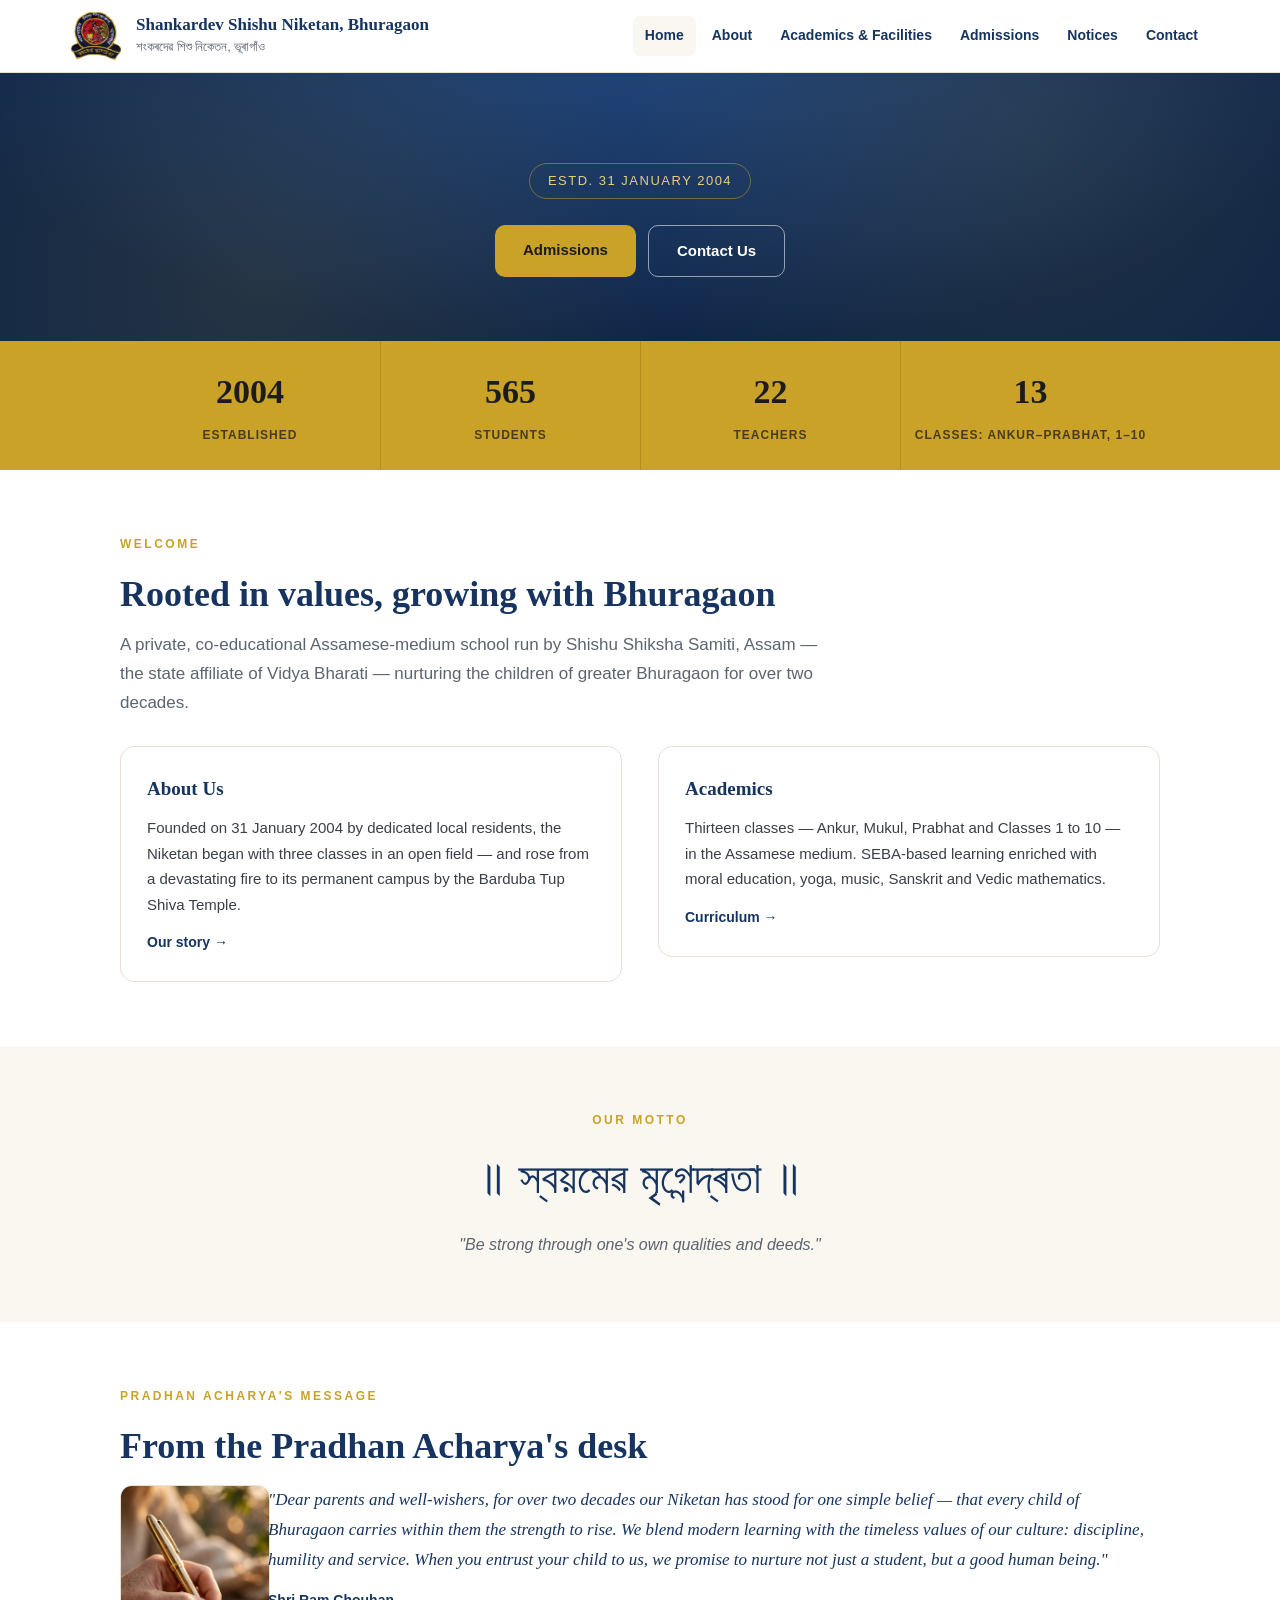
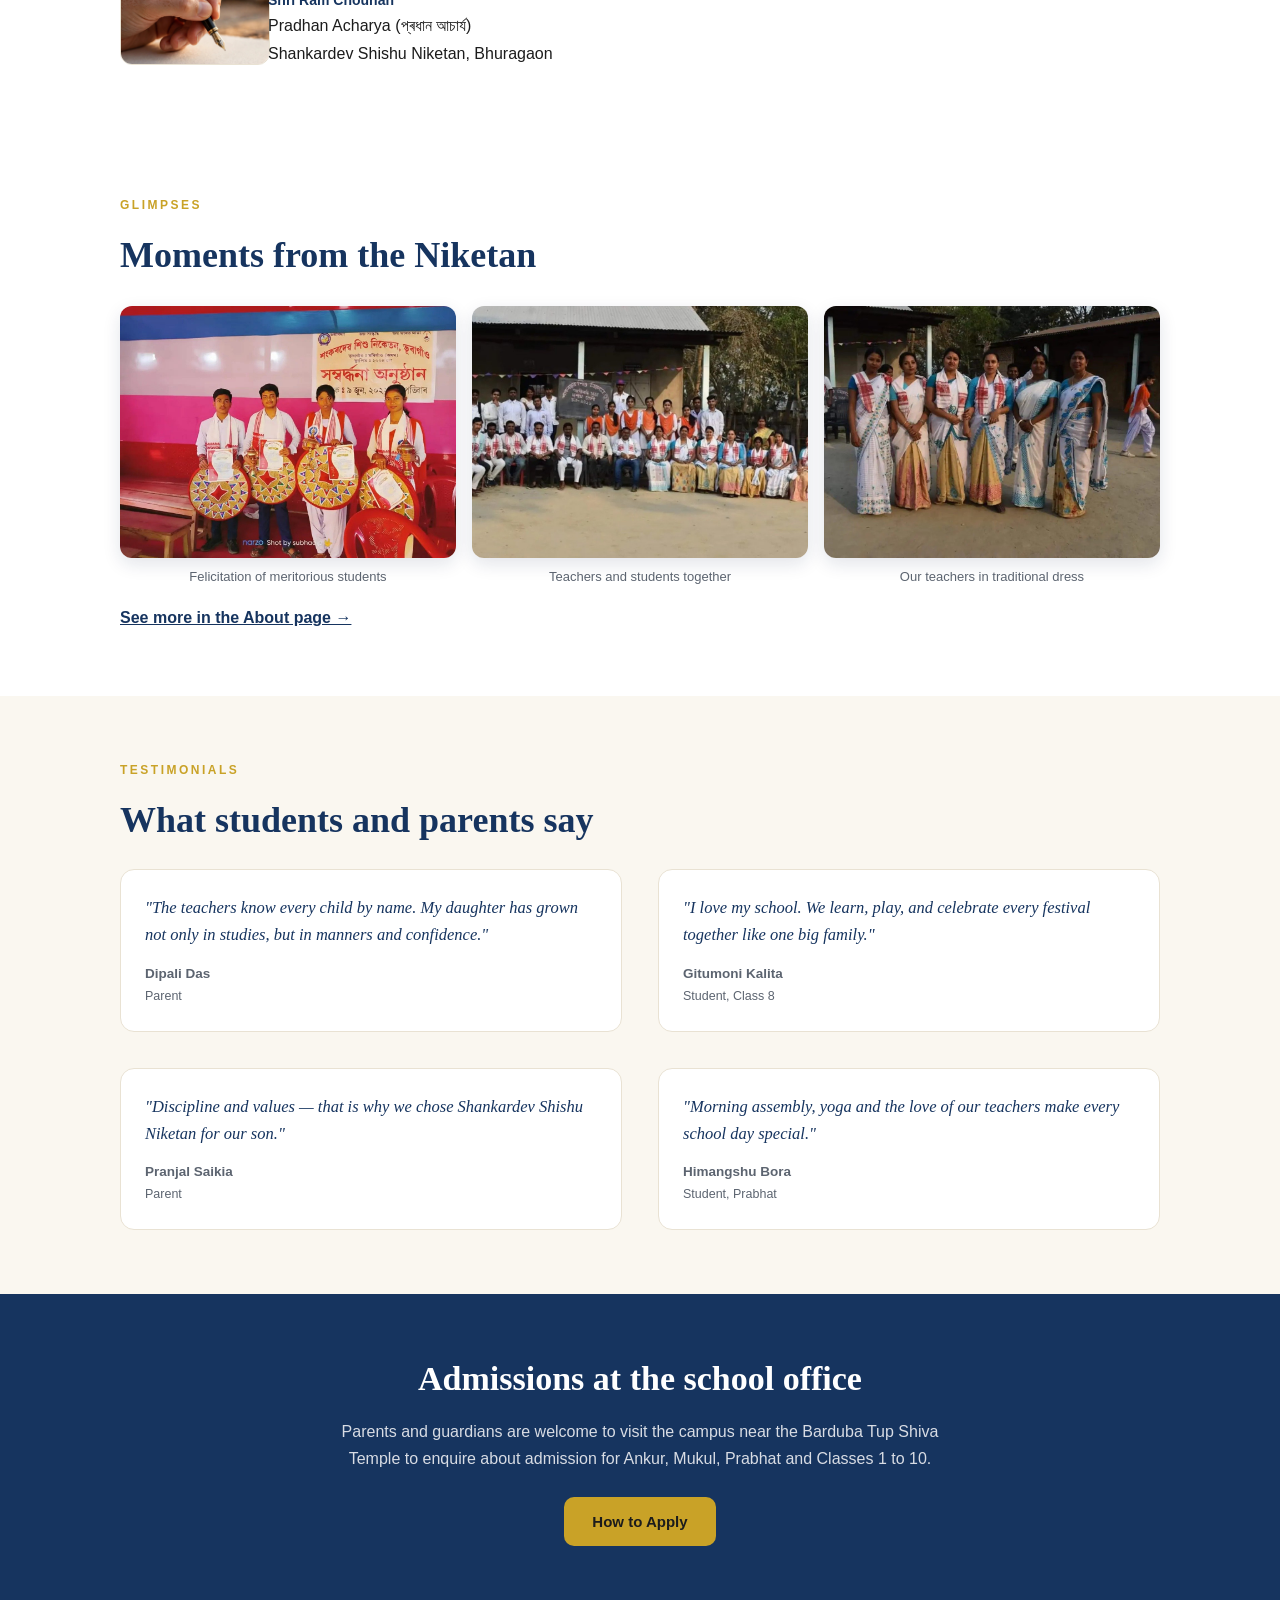
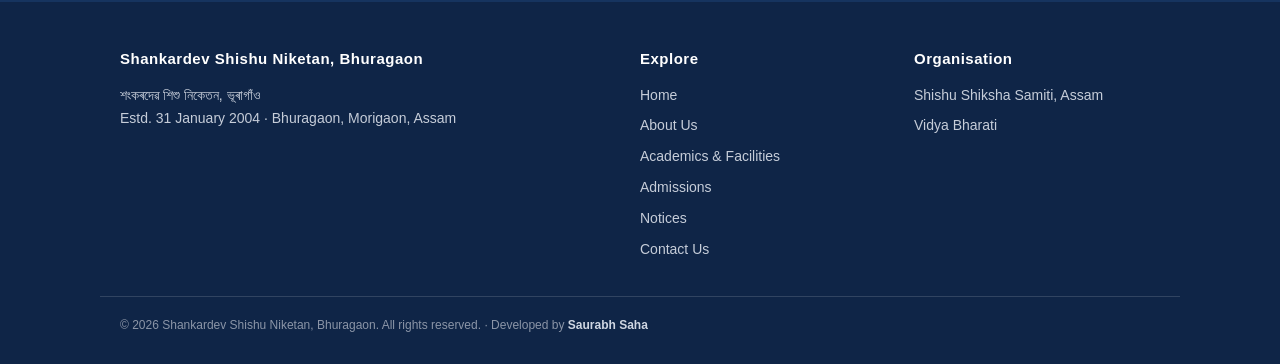
==== index.html @ 0156c8c3 "Split Pradhan Acharya title into separate paragraph" ====
<!DOCTYPE html>
<html lang="en">
<head>
<meta charset="UTF-8">
<meta name="viewport" content="width=device-width, initial-scale=1.0">
<title>Shankardev Shishu Niketan, Bhuragaon</title>
<meta name="description" content="Shankardev Shishu Niketan, Bhuragaon — a private Assamese-medium school (Ankur, Mukul, Prabhat and Classes 1–10) run by Shishu Shiksha Samiti, Assam. Established 2004.">
<link rel="icon" href="images/logo.png">
<link rel="manifest" href="manifest.json">
<meta name="theme-color" content="#16345f">
<link rel="apple-touch-icon" href="images/icon-apple-touch.png">
<link rel="stylesheet" href="styles.css">
</head>
<body>

<header>
  <div class="hbar">
    <a class="brand" href="index.html">
      <img src="images/logo.png" alt="Shankardev Shishu Niketan emblem">
      <span class="hname">
        <span class="en">Shankardev Shishu Niketan, Bhuragaon</span>
        <span class="as">শংকৰদেৱ শিশু নিকেতন, ভূৰাগাঁও</span>
      </span>
    </a>
    <button id="menuBtn" aria-label="Menu"><span></span><span></span><span></span></button>
    <nav id="nav">
      <a href="index.html" class="active">Home</a>
      <a href="about.html">About</a>
      <a href="academics.html">Academics &amp; Facilities</a>
      <a href="admissions.html">Admissions</a>
      <a href="notices.html">Notices</a>
      <a href="contact.html">Contact</a>
    </nav>
  </div>
</header>

<div class="hero">
  <div><span class="est">ESTD. 31 JANUARY 2004</span></div>
  <div class="cta">
    <a class="btn gold" href="admissions.html">Admissions</a>
    <a class="btn ghost" href="contact.html">Contact Us</a>
  </div>
</div>

<div class="stats">
  <div class="wrap">
    <div class="stat"><b>2004</b><span>Established</span></div>
    <div class="stat"><b>565</b><span>Students</span></div>
    <div class="stat"><b>22</b><span>Teachers</span></div>
    <div class="stat"><b>13</b><span>Classes: Ankur–Prabhat, 1–10</span></div>
  </div>
</div>

<section>
  <div class="wrap">
    <div class="kicker">Welcome</div>
    <h2 class="stitle">Rooted in values, growing with Bhuragaon</h2>
    <p class="lede">A private, co-educational Assamese-medium school run by Shishu Shiksha Samiti, Assam — the state affiliate of Vidya Bharati — nurturing the children of greater Bhuragaon for over two decades.</p>
    <div class="cols">
      <div class="card">
        <h3>About Us</h3>
        <p>Founded on 31 January 2004 by dedicated local residents, the Niketan began with three classes in an open field — and rose from a devastating fire to its permanent campus by the Barduba Tup Shiva Temple.</p>
        <a class="more" href="about.html">Our story →</a>
      </div>
      <div class="card">
        <h3>Academics</h3>
        <p>Thirteen classes — Ankur, Mukul, Prabhat and Classes 1 to 10 — in the Assamese medium. SEBA-based learning enriched with moral education, yoga, music, Sanskrit and Vedic mathematics.</p>
        <a class="more" href="academics.html">Curriculum →</a>
      </div>
    </div>
  </div>
</section>

<div class="motto-band">
  <div class="kicker">Our Motto</div>
  <div class="as-big"><span class="as">॥ স্বয়মেৱ মৃগেন্দ্ৰতা ॥</span></div>
  <p>"Be strong through one's own qualities and deeds."</p>
</div>

<section>
  <div class="wrap">
    <div class="kicker">Pradhan Acharya's Message</div>
    <h2 class="stitle">From the Pradhan Acharya's desk</h2>
    <div class="pmsg">
      <img class="pphoto" src="images/pen-hand.jpg" alt="A hand holding a fountain pen, poised to write">
      <div>
        <blockquote>"Dear parents and well-wishers, for over two decades our Niketan has stood for one simple belief — that every child of Bhuragaon carries within them the strength to rise. We blend modern learning with the timeless values of our culture: discipline, humility and service. When you entrust your child to us, we promise to nurture not just a student, but a good human being."</blockquote>
        <p class="psign"><b>Shri Ram Chouhan</b></p>
        <p class="psign-sub">Pradhan Acharya (প্ৰধান আচাৰ্য)<br>Shankardev Shishu Niketan, Bhuragaon</p>
      </div>
    </div>
  </div>
</section>

<section>
  <div class="wrap">
    <div class="kicker">Glimpses</div>
    <h2 class="stitle">Moments from the Niketan</h2>
    <div class="glimpses">
      <figure>
        <img src="images/gallery-3.jpg" alt="Felicitation ceremony honouring meritorious students, June 2022" loading="lazy">
        <figcaption>Felicitation of meritorious students</figcaption>
      </figure>
      <figure>
        <img src="images/gallery-4.jpg" alt="Teachers and students group photo" loading="lazy">
        <figcaption>Teachers and students together</figcaption>
      </figure>
      <figure>
        <img src="images/gallery-5.jpg" alt="Teachers of the Niketan in traditional dress" loading="lazy">
        <figcaption>Our teachers in traditional dress</figcaption>
      </figure>
    </div>
    <p style="margin-top:16px;"><a href="about.html" style="color:var(--navy);font-weight:600;">See more in the About page &rarr;</a></p>
  </div>
</section>

<section class="alt">
  <div class="wrap">
    <div class="kicker">Testimonials</div>
    <h2 class="stitle">What students and parents say</h2>
    <div class="cols" style="margin-top:18px;">
      <div class="tcard">
        <p class="tquote">"The teachers know every child by name. My daughter has grown not only in studies, but in manners and confidence."</p>
        <p class="twho">Dipali Das<span>Parent</span></p>
      </div>
      <div class="tcard">
        <p class="tquote">"I love my school. We learn, play, and celebrate every festival together like one big family."</p>
        <p class="twho">Gitumoni Kalita<span>Student, Class 8</span></p>
      </div>
      <div class="tcard">
        <p class="tquote">"Discipline and values — that is why we chose Shankardev Shishu Niketan for our son."</p>
        <p class="twho">Pranjal Saikia<span>Parent</span></p>
      </div>
      <div class="tcard">
        <p class="tquote">"Morning assembly, yoga and the love of our teachers make every school day special."</p>
        <p class="twho">Himangshu Bora<span>Student, Prabhat</span></p>
      </div>
    </div>
  </div>
</section>

<div class="cta-band">
  <h2 class="serif">Admissions at the school office</h2>
  <p>Parents and guardians are welcome to visit the campus near the Barduba Tup Shiva Temple to enquire about admission for Ankur, Mukul, Prabhat and Classes 1 to 10.</p>
  <a class="btn gold" href="admissions.html">How to Apply</a>
</div>

<footer>
  <div class="wrap">
    <div>
      <h4>Shankardev Shishu Niketan, Bhuragaon</h4>
      <p><span class="as">শংকৰদেৱ শিশু নিকেতন, ভূৰাগাঁও</span><br>
      Estd. 31 January 2004 · Bhuragaon, Morigaon, Assam</p>
    </div>
    <div>
      <h4>Explore</h4>
      <ul>
        <li><a href="index.html">Home</a></li>
        <li><a href="about.html">About Us</a></li>
        <li><a href="academics.html">Academics &amp; Facilities</a></li>
        <li><a href="admissions.html">Admissions</a></li>
        <li><a href="notices.html">Notices</a></li>
        <li><a href="contact.html">Contact Us</a></li>
      </ul>
    </div>
    <div>
      <h4>Organisation</h4>
      <ul>
        <li><a href="https://sssassam.com/" target="_blank" rel="noopener">Shishu Shiksha Samiti, Assam</a></li>
        <li><a href="https://vidyabharti.net/" target="_blank" rel="noopener">Vidya Bharati</a></li>
      </ul>
    </div>
  </div>
  <div class="fbot">
    <span>© 2026 Shankardev Shishu Niketan, Bhuragaon. All rights reserved. · Developed by <a href="https://github.com/sauravhhh" target="_blank" rel="noopener">Saurabh Saha</a></span>
  </div>
</footer>

<script>
var menuBtn=document.getElementById("menuBtn"),nav=document.getElementById("nav");
menuBtn.onclick=function(){
  menuBtn.classList.add("anim");
  var open=nav.classList.toggle("open");
  menuBtn.classList.toggle("open",open);
  if(open){
    var r=menuBtn.getBoundingClientRect();
    nav.style.setProperty("--cx",(r.left+r.width/2)+"px");
    nav.style.setProperty("--cy",(r.top+r.height/2)+"px");
    document.body.style.overflow="hidden";
  }else{document.body.style.overflow="";}
};
nav.querySelectorAll("a").forEach(function(a){a.addEventListener("click",function(){nav.classList.remove("open");menuBtn.classList.remove("open");document.body.style.overflow="";});});
/* count-up animation for the stats numbers, triggered when scrolled into view */
(function(){
  var nums=document.querySelectorAll(".stat b");
  if(!nums.length||!("IntersectionObserver" in window))return;
  var reduce=window.matchMedia&&window.matchMedia("(prefers-reduced-motion: reduce)").matches;
  function countUp(el){
    var target=parseInt(el.textContent.replace(/\D/g,""),10);
    if(isNaN(target))return;
    if(reduce){el.textContent=target;return;}
    var dur=1500,start=null;
    function tick(ts){
      if(!start)start=ts;
      var p=Math.min((ts-start)/dur,1),e=1-Math.pow(1-p,3);
      el.textContent=Math.round(target*e);
      if(p<1)requestAnimationFrame(tick);else el.textContent=target;
    }
    requestAnimationFrame(tick);
  }
  var fired=false,box=document.querySelector(".stats");
  var io=new IntersectionObserver(function(es){
    es.forEach(function(en){if(en.isIntersecting&&!fired){fired=true;nums.forEach(countUp);io.disconnect();}});
  },{threshold:0.35});
  if(box)io.observe(box);
})();
</script>
<script>
if("serviceWorker" in navigator){window.addEventListener("load",()=>navigator.serviceWorker.register("sw.js").catch(()=>{}));}
</script>
<div id="scrollProgress"></div>
<script>
(function(){
  var bar = document.getElementById('scrollProgress');
  function upd(){
    var h = document.documentElement;
    var max = h.scrollHeight - h.clientHeight;
    bar.style.width = (max > 0 ? (h.scrollTop / max) * 100 : 0) + '%';
  }
  window.addEventListener('scroll', upd, {passive:true});
  window.addEventListener('resize', upd);
  upd();
})();
</script>
</body>
</html>
---- styles.css ----
:root{
  --navy:#16345f; --navy-dark:#0f2547; --gold:#c9a227; --gold-light:#e8cf7a;
  --cream:#faf7f0; --ink:#1c1c1c; --muted:#5c6470; --line:#e9e2d3;
}
*{margin:0;padding:0;box-sizing:border-box;-webkit-tap-highlight-color:transparent;}
html{scroll-behavior:smooth;}
body{font-family:-apple-system,BlinkMacSystemFont,"Segoe UI",Roboto,"Noto Sans",Helvetica,Arial,sans-serif;color:var(--ink);line-height:1.7;background:#fff;}
h1,h2,h3,.serif{font-family:Georgia,"Times New Roman","Noto Serif",serif;}
.as{font-family:"Noto Sans Bengali","Noto Sans",sans-serif;}
a{color:inherit;}
.wrap{max-width:1080px;margin:0 auto;padding:0 20px;}

/* header */
header{position:sticky;top:0;z-index:50;background:#fff;border-bottom:1px solid var(--line);}
.hbar{display:flex;align-items:center;gap:14px;padding:10px 20px;max-width:1180px;margin:0 auto;}
.brand{display:flex;align-items:center;gap:14px;text-decoration:none;flex:1;min-width:0;}
.brand img{width:52px;height:52px;object-fit:contain;flex-shrink:0;}
.hname{min-width:0;}
.hname .en{display:block;font-family:Georgia,serif;font-weight:700;font-size:17px;color:var(--navy);line-height:1.25;white-space:nowrap;overflow:hidden;text-overflow:ellipsis;}
.hname .as{display:block;font-size:13px;color:var(--muted);}
nav{display:flex;gap:4px;}
nav a{text-decoration:none;font-size:14px;font-weight:600;color:var(--navy);padding:8px 12px;border-radius:8px;white-space:nowrap;}
nav a:hover{background:var(--cream);}
nav a.active{background:var(--cream);}
#menuBtn{display:none;background:none;border:1px solid var(--line);border-radius:8px;width:42px;height:36px;cursor:pointer;position:relative;z-index:2;}
#menuBtn span{position:absolute;left:10px;right:10px;height:2px;background:var(--navy);border-radius:2px;}
#menuBtn span:nth-child(1){top:11px;}
#menuBtn span:nth-child(2){top:17px;}
#menuBtn span:nth-child(3){top:23px;}
/* staged morph, Lottie-style: bars converge to center, then bloom into an X.
   Animations are gated behind .anim so nothing plays on page load. */
#menuBtn.anim span:nth-child(1){animation:mbTopClose .55s ease-in-out forwards;}
#menuBtn.anim span:nth-child(2){animation:mbMidClose .55s ease-in-out forwards;}
#menuBtn.anim span:nth-child(3){animation:mbBotClose .55s ease-in-out forwards;}
#menuBtn.anim.open span:nth-child(1){animation:mbTopOpen .55s ease-in-out forwards;}
#menuBtn.anim.open span:nth-child(2){animation:mbMidOpen .55s ease-in-out forwards;}
#menuBtn.anim.open span:nth-child(3){animation:mbBotOpen .55s ease-in-out forwards;}
@keyframes mbTopOpen{0%{top:11px;transform:rotate(0deg) scaleX(1);}40%{top:17px;transform:rotate(0deg) scaleX(1);}100%{top:17px;transform:rotate(45deg) scaleX(1.45);}}
@keyframes mbTopClose{0%{top:17px;transform:rotate(45deg) scaleX(1.45);}60%{top:17px;transform:rotate(0deg) scaleX(1);}100%{top:11px;transform:rotate(0deg) scaleX(1);}}
@keyframes mbBotOpen{0%{top:23px;transform:rotate(0deg) scaleX(1);}40%{top:17px;transform:rotate(0deg) scaleX(1);}100%{top:17px;transform:rotate(-45deg) scaleX(1.45);}}
@keyframes mbBotClose{0%{top:17px;transform:rotate(-45deg) scaleX(1.45);}60%{top:17px;transform:rotate(0deg) scaleX(1);}100%{top:23px;transform:rotate(0deg) scaleX(1);}}
@keyframes mbMidOpen{0%{opacity:1;}40%,100%{opacity:0;}}
@keyframes mbMidClose{0%,60%{opacity:0;}100%{opacity:1;}}
#menuBtn.open{border-color:rgba(255,255,255,.4);}
#menuBtn.open span{background:#fff;}
@media(max-width:900px){
  /* circular reveal menu: a circle blooms out from the menu button, links stagger in */
  nav{position:fixed;inset:0;z-index:1;background:radial-gradient(1200px 600px at 50% -10%,#20457c 0%,var(--navy-dark) 65%);flex-direction:column;justify-content:center;align-items:center;gap:2px;padding:60px 24px;
    clip-path:circle(0px at var(--cx,calc(100vw - 41px)) var(--cy,40px));
    -webkit-clip-path:circle(0px at var(--cx,calc(100vw - 41px)) var(--cy,40px));
    transition:clip-path .7s cubic-bezier(.76,0,.24,1),-webkit-clip-path .7s cubic-bezier(.76,0,.24,1);
    pointer-events:none;}
  nav.open{clip-path:circle(150% at var(--cx,calc(100vw - 41px)) var(--cy,40px));
    -webkit-clip-path:circle(150% at var(--cx,calc(100vw - 41px)) var(--cy,40px));
    pointer-events:auto;}
  nav a{color:#fff;font-size:23px;font-family:Georgia,serif;font-weight:400;padding:10px 18px;opacity:0;transform:translateY(16px);transition:opacity .4s ease,transform .4s ease;}
  nav.open a{opacity:1;transform:translateY(0);}
  nav.open a:nth-child(1){transition-delay:.28s;}
  nav.open a:nth-child(2){transition-delay:.34s;}
  nav.open a:nth-child(3){transition-delay:.40s;}
  nav.open a:nth-child(4){transition-delay:.46s;}
  nav.open a:nth-child(5){transition-delay:.52s;}
  nav.open a:nth-child(6){transition-delay:.58s;}
  nav.open a:nth-child(7){transition-delay:.64s;}
  nav a:hover{background:rgba(255,255,255,.1);}
  nav a.active{background:rgba(201,162,39,.18);color:var(--gold-light);}
  #menuBtn{display:block;}
  .hname .en{font-size:15px;white-space:normal;line-height:1.35;}
}

/* hero (home) */
.hero{background:radial-gradient(1200px 500px at 50% -10%,#20457c 0%,var(--navy-dark) 60%);color:#fff;text-align:center;padding:72px 20px 64px;position:relative;overflow:hidden;}
.hero::before{content:"";position:absolute;inset:0;background:radial-gradient(circle at 20% 80%,rgba(201,162,39,.12),transparent 40%),radial-gradient(circle at 80% 20%,rgba(201,162,39,.10),transparent 40%);}
.hero img{width:110px;height:110px;object-fit:contain;position:relative;}
.hero .as{font-size:20px;color:var(--gold-light);margin-top:18px;position:relative;}
.hero h1{font-size:clamp(30px,5vw,48px);margin:8px 0 6px;position:relative;letter-spacing:.3px;}
.hero .motto{font-size:16px;color:#d8dce4;position:relative;}
.hero .motto .as{color:var(--gold-light);font-size:17px;}
.hero .est{display:inline-block;margin-top:18px;font-size:13px;letter-spacing:1.5px;color:var(--gold-light);border:1px solid rgba(201,162,39,.5);border-radius:20px;padding:6px 18px;position:relative;}
.cta{margin-top:26px;display:flex;gap:12px;justify-content:center;flex-wrap:wrap;position:relative;}
.btn{display:inline-block;text-decoration:none;font-weight:700;font-size:15px;padding:12px 28px;border-radius:10px;transition:transform .15s;}
.btn.gold{background:var(--gold);color:#1c1c1c;}
.btn.gold:hover{background:var(--gold-light);}
.btn.ghost{border:1px solid rgba(255,255,255,.55);color:#fff;}
.btn.ghost:hover{background:rgba(255,255,255,.12);}
.btn.navy{background:var(--navy);color:#fff;}
.btn.navy:hover{background:var(--navy-dark);}
.btn:active{transform:scale(.97);}

/* inner page hero */
.page-hero{background:radial-gradient(1000px 400px at 50% -10%,#20457c 0%,var(--navy-dark) 65%);color:#fff;text-align:center;padding:54px 20px 46px;}
.page-hero h1{font-size:clamp(28px,4.5vw,40px);}
.page-hero .as{color:var(--gold-light);margin-top:6px;font-size:16px;}
.page-hero .sub{color:#d8dce4;max-width:640px;margin:12px auto 0;font-size:15px;}

/* stats */
.stats{background:var(--gold);color:#1c1c1c;}
.stats .wrap{display:grid;grid-template-columns:repeat(4,1fr);text-align:center;}
.stat{padding:22px 8px;border-left:1px solid rgba(0,0,0,.12);}
.stat:first-child{border-left:none;}
.stat b{display:block;font-family:Georgia,serif;font-size:clamp(22px,3.4vw,34px);}
.stat span{font-size:12px;letter-spacing:1px;text-transform:uppercase;font-weight:600;opacity:.75;}
@media(max-width:640px){.stats .wrap{grid-template-columns:repeat(2,1fr);}.stat:nth-child(3){border-left:none;}.stat{border-top:1px solid rgba(0,0,0,.12);}.stat:nth-child(-n+2){border-top:none;}}

section{padding:64px 0;}
section.alt{background:var(--cream);}
.kicker{font-size:12px;letter-spacing:2.5px;text-transform:uppercase;color:var(--gold);font-weight:700;margin-bottom:10px;}
h2.stitle{font-size:clamp(26px,4vw,36px);color:var(--navy);margin-bottom:6px;}
.lede{font-size:17px;color:var(--muted);max-width:720px;margin-bottom:28px;}
.cols{display:grid;grid-template-columns:1fr 1fr;gap:36px;align-items:start;}
@media(max-width:760px){.cols{grid-template-columns:1fr;}}
.card{background:#fff;border:1px solid var(--line);border-radius:14px;padding:26px;}

/* media subsection */
.media-grid{display:grid;grid-template-columns:repeat(auto-fit,minmax(280px,1fr));gap:24px;margin-top:22px;}
.media-card{margin:0;background:#fff;border:1px solid var(--line);border-radius:14px;overflow:hidden;}
.media-card img{display:block;width:100%;height:auto;}
.media-card figcaption{padding:18px 20px;font-size:14px;color:var(--muted);line-height:1.65;}
.media-card figcaption b{color:var(--navy);}

/* gallery subsection */
.gallery-grid{display:grid;grid-template-columns:repeat(auto-fit,minmax(220px,1fr));gap:18px;margin-top:22px;}
.gallery-grid figure{margin:0;background:#fff;border:1px solid var(--line);border-radius:12px;overflow:hidden;}
.gallery-grid img{display:block;width:100%;height:180px;object-fit:cover;}
.gallery-grid figcaption{padding:12px 14px;font-size:13px;color:var(--muted);line-height:1.5;}
section.alt .card{box-shadow:0 4px 18px rgba(22,52,95,.06);}
.card h3{font-size:19px;color:var(--navy);margin-bottom:10px;}
.card p,.card li{font-size:15px;color:#3a3f47;}
.card ul{padding-left:20px;margin-top:8px;}
.card li{margin-bottom:6px;}
.card .more{display:inline-block;margin-top:14px;font-weight:700;font-size:14px;color:var(--navy);text-decoration:none;}
.card .more:hover{color:var(--gold);}
.quote{border-left:4px solid var(--gold);padding:4px 0 4px 18px;margin:20px 0;font-family:Georgia,serif;font-size:19px;color:var(--navy);font-style:italic;}
.people{display:grid;grid-template-columns:repeat(auto-fit,minmax(220px,1fr));gap:18px;margin-top:8px;}
.person{background:#fff;border:1px solid var(--line);border-radius:14px;padding:22px;text-align:center;}
.person .avatar{width:64px;height:64px;border-radius:50%;background:var(--navy);color:#fff;display:flex;align-items:center;justify-content:center;font-family:Georgia,serif;font-size:24px;margin:0 auto 12px;}
.person b{font-size:16px;color:var(--navy);}
.person span{display:block;font-size:13px;color:var(--muted);margin-top:2px;}
.mapbox{border:1px solid var(--line);border-radius:14px;overflow:hidden;margin-top:8px;}
.mapbox iframe{width:100%;height:340px;border:0;display:block;}
.addr{font-size:15px;}
.addr b{color:var(--navy);}
.cta-band{background:var(--navy);color:#fff;text-align:center;padding:56px 20px;}
.cta-band h2{margin-bottom:10px;font-size:clamp(24px,4vw,34px);}
.cta-band p{color:#d8dce4;max-width:600px;margin:0 auto 24px;}
footer{background:var(--navy-dark);color:#c6cdd9;padding:44px 0 28px;font-size:14px;}
footer .wrap{display:grid;grid-template-columns:2fr 1fr 1fr;gap:28px;}
@media(max-width:760px){footer .wrap{grid-template-columns:1fr;}}
footer h4{color:#fff;font-size:15px;margin-bottom:12px;letter-spacing:.5px;}
footer a{color:#c6cdd9;text-decoration:none;}
footer a:hover{color:var(--gold-light);}
footer ul{list-style:none;}
footer li{margin-bottom:7px;}
.fbot{max-width:1080px;margin:28px auto 0;padding:18px 20px 0;border-top:1px solid rgba(255,255,255,.14);font-size:12px;color:#8b95a7;}

.notice{margin-bottom:18px}
.motto-band{background:var(--cream);text-align:center;padding:64px 20px;}
.motto-band .as-big{font-family:Georgia,serif;font-size:clamp(28px,5vw,44px);color:var(--navy);margin:10px 0 14px;}
.motto-band p{color:var(--muted);max-width:560px;margin:0 auto;font-size:16px;font-style:italic;}
.tcard{background:#fff;border:1px solid var(--line);border-radius:14px;padding:24px;}
.tcard .tquote{font-family:Georgia,serif;font-size:16.5px;font-style:italic;color:var(--navy);line-height:1.65;}
.tcard .twho{margin-top:14px;font-size:13.5px;color:var(--muted);font-weight:600;}
.tcard .twho span{display:block;font-weight:400;font-size:12.5px;}
.pmsg{display:grid;grid-template-columns:120px 1fr;gap:28px;align-items:start;margin-top:8px;}
@media(max-width:640px){.pmsg{grid-template-columns:1fr;}}
.pmsg .avatar{width:110px;height:110px;border-radius:50%;background:var(--navy);color:#fff;display:flex;align-items:center;justify-content:center;font-family:Georgia,serif;font-size:40px;}
.pmsg .pphoto{width:150px;height:180px;object-fit:cover;object-position:top;border-radius:12px;border:1px solid var(--line);}
.pmsg blockquote{font-family:Georgia,serif;font-size:17px;line-height:1.75;color:var(--navy);font-style:italic;}
.pmsg .psign{margin-top:14px;font-size:14px;font-style:normal;font-family:inherit;}
.pmsg .psign b{color:var(--navy);}
.ndate{display:inline-block;background:var(--navy);color:#fff;font-size:12.5px;font-weight:600;padding:4px 12px;border-radius:20px;margin-bottom:10px}
.notice h3{margin-bottom:8px}

/* admission enquiry form — professional */
.adm-form{max-width:680px;margin:32px auto 0;background:#fff;border:1px solid var(--line);border-radius:6px;padding:40px 44px;box-shadow:0 2px 12px rgba(22,52,95,.05);}
.adm-form .frow{display:grid;grid-template-columns:1fr 1fr;gap:0 32px;margin:0;}
.adm-form .frow.full{grid-template-columns:1fr;}
.adm-form .field{padding:16px 0;border-bottom:1px solid #eef0f2;}
.adm-form label{display:block;font-size:11px;font-weight:700;color:var(--muted);margin-bottom:8px;letter-spacing:1.4px;text-transform:uppercase;}
.adm-form label .req{color:#b3261e;}
.adm-form input,.adm-form select,.adm-form textarea{width:100%;font:inherit;font-size:16px;color:var(--ink);background:transparent;border:none;border-radius:0;padding:4px 0;outline:none;transition:border-color .15s;}
.adm-form input::placeholder,.adm-form textarea::placeholder{color:#b6bcc4;}
.adm-form select{cursor:pointer;color:var(--ink);}
.adm-form select:invalid{color:#b6bcc4;}
.adm-form .field:focus-within{border-bottom-color:var(--navy);}
.adm-form .field:focus-within label{color:var(--navy);}
.adm-form .hp{position:absolute;left:-9999px;top:auto;width:1px;height:1px;overflow:hidden;}
.adm-form button[type=submit]{width:100%;border:none;cursor:pointer;font:inherit;margin-top:28px;border-radius:6px;}
.adm-form .fmsg{display:none;margin-top:20px;padding:14px 18px;border-radius:6px;font-size:15px;}
.adm-form .fmsg.ok{display:block;background:#eef6ee;color:#256b25;border:1px solid #cfe6cf;}
.adm-form .fmsg.err{display:block;background:#fdf0ef;color:#b3261e;border:1px solid #f3c9c4;}
.adm-form button[disabled]{opacity:.6;cursor:wait;}
@media(max-width:640px){.adm-form{padding:28px 22px;}.adm-form .frow{grid-template-columns:1fr;}}

/* moving notice ticker */
.ticker{background:var(--navy);color:#fff;overflow:hidden;white-space:nowrap;}
.ticker-track{display:inline-flex;align-items:center;gap:0;padding:10px 0;animation:tick 12s linear infinite;will-change:transform;}
.ticker:hover .ticker-track{animation-play-state:paused;}
.ticker-track a{color:#fff;text-decoration:none;}
.ticker-track a:hover{text-decoration:underline;}
.ticker-track>span{display:inline-flex;align-items:center;}
.titem{padding:0 26px;font-size:14px;font-weight:600;letter-spacing:.3px;}
.tdot{color:var(--gold);font-size:14px;}
.pdflink{display:inline-block;margin-top:6px;font-size:14px;font-weight:700;color:var(--navy);text-decoration:none;border:1px solid var(--line);border-radius:8px;padding:8px 16px;background:var(--cream);}
.pdflink:hover{background:var(--gold-light);}
.notice .ndate{font-size:12px;letter-spacing:1.5px;text-transform:uppercase;color:var(--gold);font-weight:700;margin-bottom:6px;}
@keyframes tick{from{transform:translateX(0);}to{transform:translateX(-50%);}}
@media(prefers-reduced-motion:reduce){.ticker-track{animation:none;}}
.fbot a{color:#cfd6e2;text-decoration:none;font-weight:600;}
.fbot a:hover{color:#fff;text-decoration:underline;}
.weblinks{display:flex;flex-direction:column;gap:12px;margin-top:14px;}
.weblink{display:flex;align-items:center;gap:14px;text-decoration:none;color:var(--ink);border:1px solid var(--line);border-radius:10px;padding:14px 18px;background:#fff;transition:border-color .15s,box-shadow .15s,transform .15s;}
.weblink:hover{border-color:var(--navy);box-shadow:0 4px 14px rgba(22,52,95,.08);transform:translateY(-1px);}
.wicon{display:flex;align-items:center;justify-content:center;width:40px;height:40px;border-radius:50%;background:var(--cream);color:var(--navy);flex-shrink:0;}
.weblink:hover .wicon{background:var(--navy);color:#fff;}
.wtext{display:flex;flex-direction:column;flex:1;line-height:1.4;}
.wtext b{font-size:15px;}
.wtext small{font-size:12px;color:var(--muted);}
.warrow{color:var(--muted);font-size:18px;transition:transform .15s;}
.weblink:hover .warrow{transform:translateX(4px);color:var(--navy);}

#scrollProgress{position:fixed;top:0;left:0;height:3px;width:0;background:var(--gold);z-index:60;}

.glimpses{display:grid;grid-template-columns:repeat(3,1fr);gap:16px;margin-top:20px;}
.glimpses figure{margin:0;}
.glimpses img{width:100%;aspect-ratio:4/3;object-fit:cover;border-radius:12px;display:block;box-shadow:0 6px 18px rgba(15,37,71,.12);}
.glimpses figcaption{font-size:13px;color:var(--muted);margin-top:8px;text-align:center;}
.staff-box{display:flex;align-items:center;gap:16px;width:100%;text-align:left;background:#fff;border:1px solid var(--line);border-radius:14px;padding:18px 20px;cursor:pointer;margin-top:18px;font:inherit;color:inherit;}
.staff-box:hover{border-color:var(--gold);}
.staff-count{width:52px;height:52px;flex:0 0 52px;border-radius:50%;background:var(--navy);color:#fff;display:flex;align-items:center;justify-content:center;font-weight:700;font-size:20px;}
.staff-text{flex:1;}
.staff-text b{display:block;color:var(--navy);font-size:16px;}
.staff-text small{color:var(--muted);font-size:13px;}
.staff-box .warrow{color:var(--gold);font-size:22px;font-weight:700;}
.modal{position:fixed;inset:0;z-index:100;background:rgba(15,37,71,.55);display:flex;align-items:center;justify-content:center;padding:20px;}
.modal[hidden]{display:none;}
.modal-card{background:#fff;border-radius:16px;max-width:560px;width:100%;max-height:82vh;display:flex;flex-direction:column;overflow:hidden;box-shadow:0 24px 60px rgba(0,0,0,.25);}
.modal-head{display:flex;align-items:center;justify-content:space-between;padding:16px 20px;border-bottom:1px solid var(--line);}
.modal-head h3{margin:0;color:var(--navy);font-size:19px;}
.modal-head .as{color:var(--muted);font-weight:400;font-size:15px;}
.modal-x{width:36px;height:36px;border-radius:50%;border:1px solid var(--line);background:#fff;font-size:20px;line-height:1;cursor:pointer;color:var(--navy);flex:0 0 36px;}
.modal-x:hover{background:var(--cream);}
.staff-list{margin:0;padding:18px 20px 22px 44px;overflow-y:auto;columns:2;column-gap:28px;font-size:15px;color:var(--ink);}
.staff-list li{margin-bottom:10px;break-inside:avoid;}
@media(max-width:560px){.staff-list{columns:1;}}

.mcarousel{position:relative;overflow:hidden;background:#0f2547;touch-action:pan-y;}
.mcarousel .mc-slides{position:relative;height:62.5vw;max-height:480px;}
.mcarousel .mc-slide{position:absolute;inset:0;opacity:0;transition:opacity .7s ease;}
.mcarousel .mc-slide.active{opacity:1;}
.mcarousel .mc-slide img{width:100%;height:100%;object-fit:cover;display:block;user-select:none;-webkit-user-select:none;}
.mcarousel .mc-arrow{position:absolute;top:50%;transform:translateY(-50%);width:44px;height:44px;border:none;border-radius:50%;background:rgba(255,255,255,.8);color:var(--navy);font-size:18px;cursor:pointer;display:flex;align-items:center;justify-content:center;-webkit-tap-highlight-color:transparent;}
.mcarousel .mc-arrow:active{background:#fff;}
.mcarousel .mc-prev{left:12px;}
.mcarousel .mc-next{right:12px;}
.mcarousel .mc-indicators{position:absolute;bottom:12px;left:0;right:0;display:flex;justify-content:center;gap:8px;}
.mcarousel .mc-ind{width:32px;height:5px;border:none;border-radius:3px;background:rgba(255,255,255,.45);cursor:pointer;padding:0;-webkit-tap-highlight-color:transparent;}
.mcarousel .mc-ind.active{background:#fff;}
@media(max-width:640px){.mcarousel .mc-slides{height:75vw;max-height:none;}}
@media(max-width:640px){.glimpses{grid-template-columns:1fr;}}
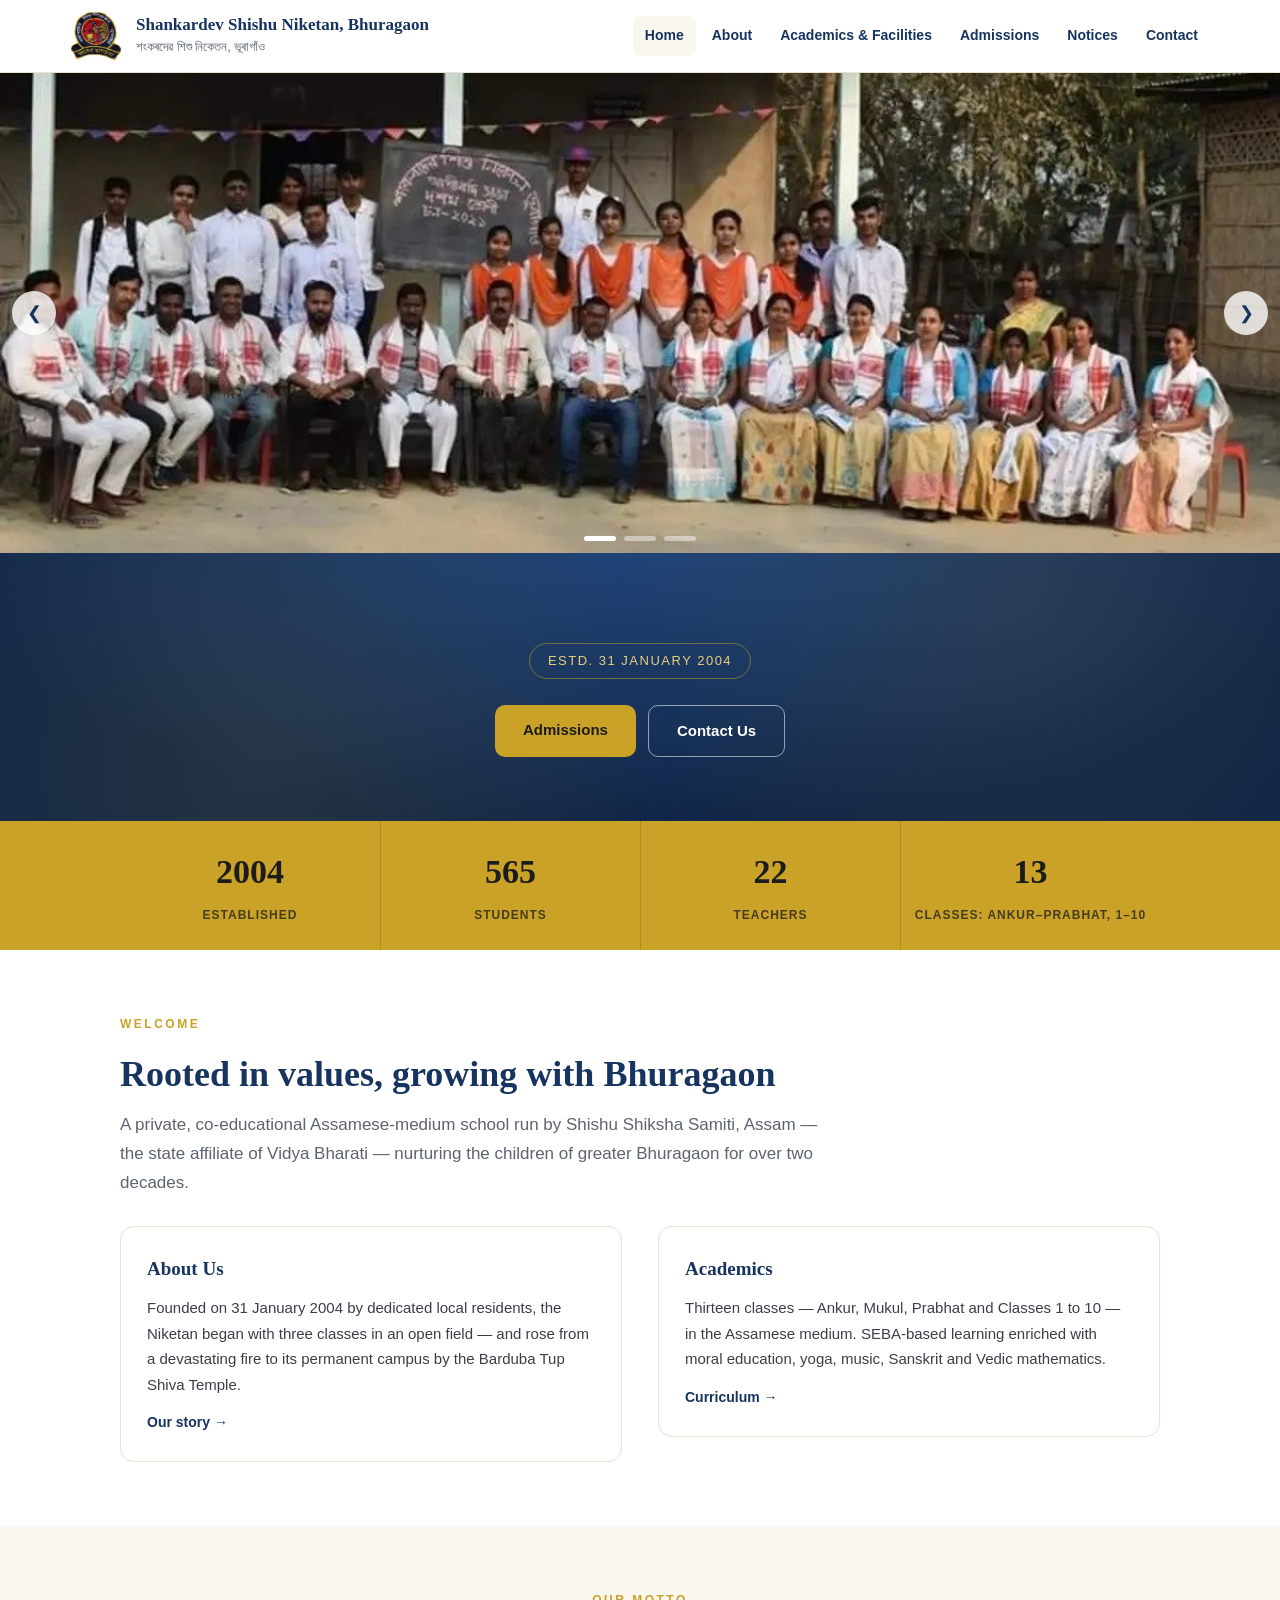
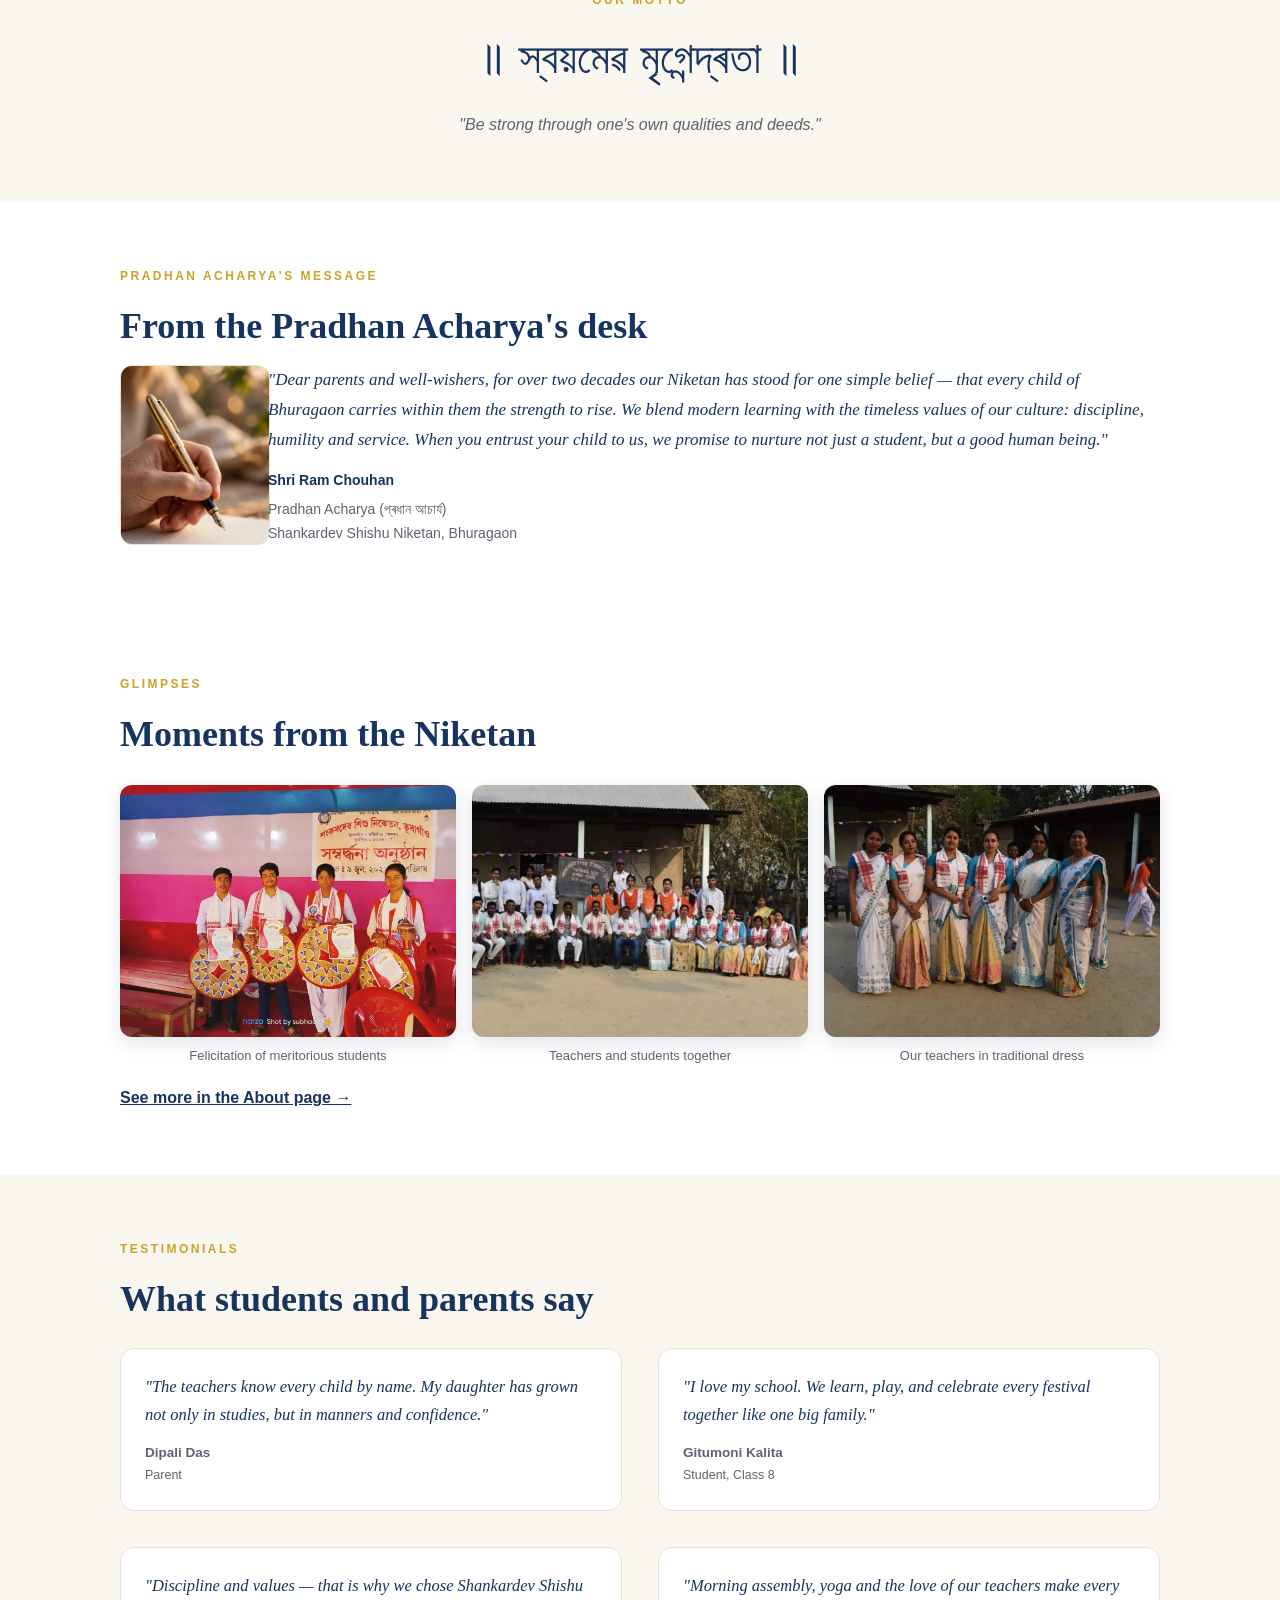
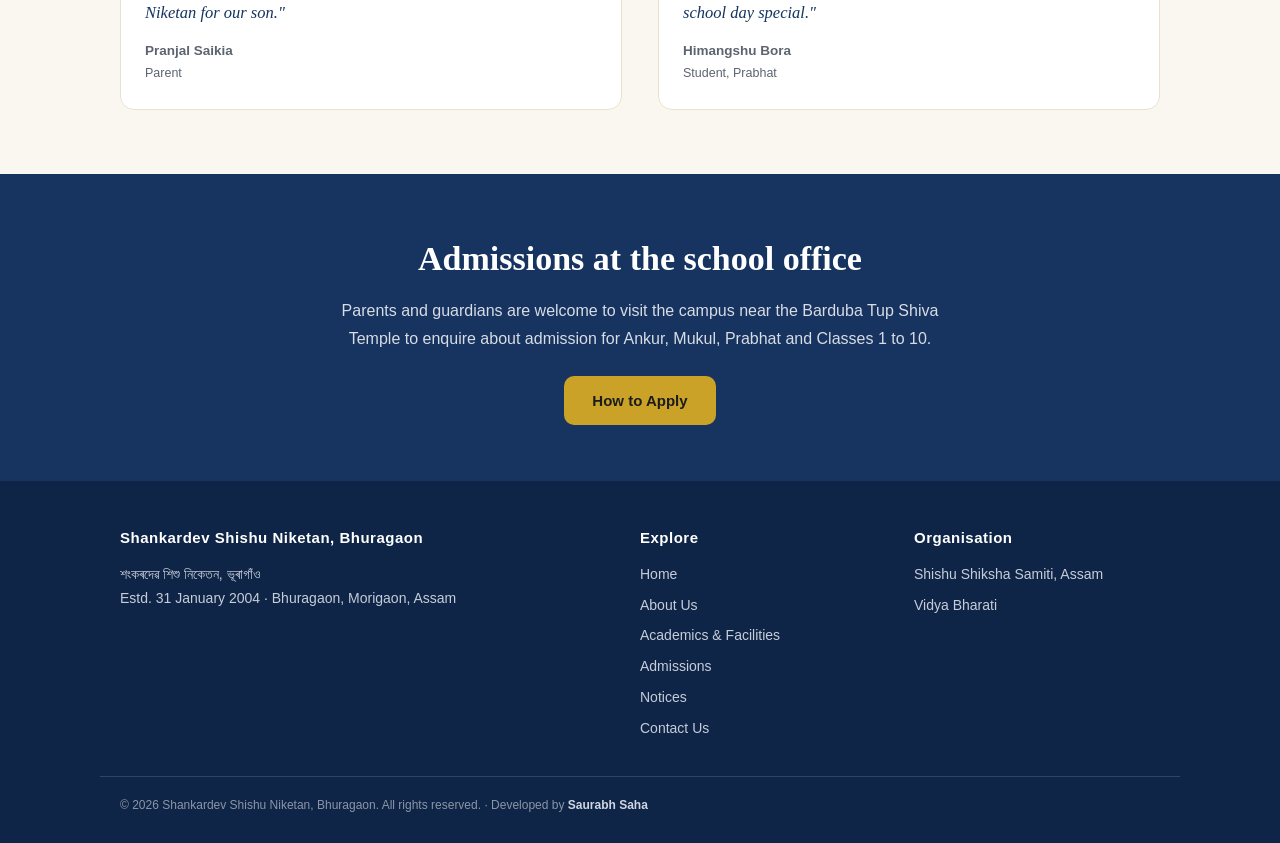
==== commit b2e7be7e: "Move photo carousel to home page below header" ====
--- a/index.html
+++ b/index.html
@@ -33,6 +33,17 @@
     </nav>
   </div>
 </header>
+
+<div class="mcarousel" id="homeCarousel">
+  <div class="mc-slides">
+    <div class="mc-slide active"><img src="images/gallery-4.jpg" alt="Teachers and students group photo" draggable="false"></div>
+    <div class="mc-slide"><img src="images/gallery-2.jpg" alt="Morning assembly around the flagpole" draggable="false"></div>
+    <div class="mc-slide"><img src="images/gallery-8.jpg" alt="School staff and well-wishers" draggable="false"></div>
+  </div>
+  <button class="mc-arrow mc-prev" aria-label="Previous photo">&#10094;</button>
+  <button class="mc-arrow mc-next" aria-label="Next photo">&#10095;</button>
+  <div class="mc-indicators"></div>
+</div>
 
 <div class="hero">
   <div><span class="est">ESTD. 31 JANUARY 2004</span></div>
@@ -232,5 +243,36 @@
   upd();
 })();
 </script>
+<script>
+(function(){
+  var c = document.querySelector('.mcarousel');
+  if(!c) return;
+  var slides = c.querySelectorAll('.mc-slide');
+  var box = c.querySelector('.mc-indicators');
+  var cur = 0, timer = null, n = slides.length, sx = 0, dx = 0;
+  slides.forEach(function(_, i){
+    var b = document.createElement('button');
+    b.className = 'mc-ind' + (i === 0 ? ' active' : '');
+    b.setAttribute('aria-label', 'Go to photo ' + (i + 1));
+    b.addEventListener('click', function(){ go(i); restart(); });
+    box.appendChild(b);
+  });
+  var inds = box.querySelectorAll('.mc-ind');
+  function go(i){
+    slides[cur].classList.remove('active');
+    inds[cur].classList.remove('active');
+    cur = (i + n) % n;
+    slides[cur].classList.add('active');
+    inds[cur].classList.add('active');
+  }
+  function restart(){ clearInterval(timer); timer = setInterval(function(){ go(cur + 1); }, 5000); }
+  c.querySelector('.mc-prev').addEventListener('click', function(){ go(cur - 1); restart(); });
+  c.querySelector('.mc-next').addEventListener('click', function(){ go(cur + 1); restart(); });
+  c.addEventListener('touchstart', function(e){ sx = e.touches[0].clientX; dx = 0; clearInterval(timer); }, {passive:true});
+  c.addEventListener('touchmove', function(e){ dx = e.touches[0].clientX - sx; }, {passive:true});
+  c.addEventListener('touchend', function(){ if(Math.abs(dx) > 40){ go(cur + (dx < 0 ? 1 : -1)); } restart(); });
+  restart();
+})();
+</script>
 </body>
 </html>
--- a/styles.css
+++ b/styles.css
@@ -168,6 +168,7 @@
 .pmsg blockquote{font-family:Georgia,serif;font-size:17px;line-height:1.75;color:var(--navy);font-style:italic;}
 .pmsg .psign{margin-top:14px;font-size:14px;font-style:normal;font-family:inherit;}
 .pmsg .psign b{color:var(--navy);}
+.psign-sub{margin-top:6px;font-size:14px;color:var(--muted);}
 .ndate{display:inline-block;background:var(--navy);color:#fff;font-size:12.5px;font-weight:600;padding:4px 12px;border-radius:20px;margin-bottom:10px}
 .notice h3{margin-bottom:8px}
 
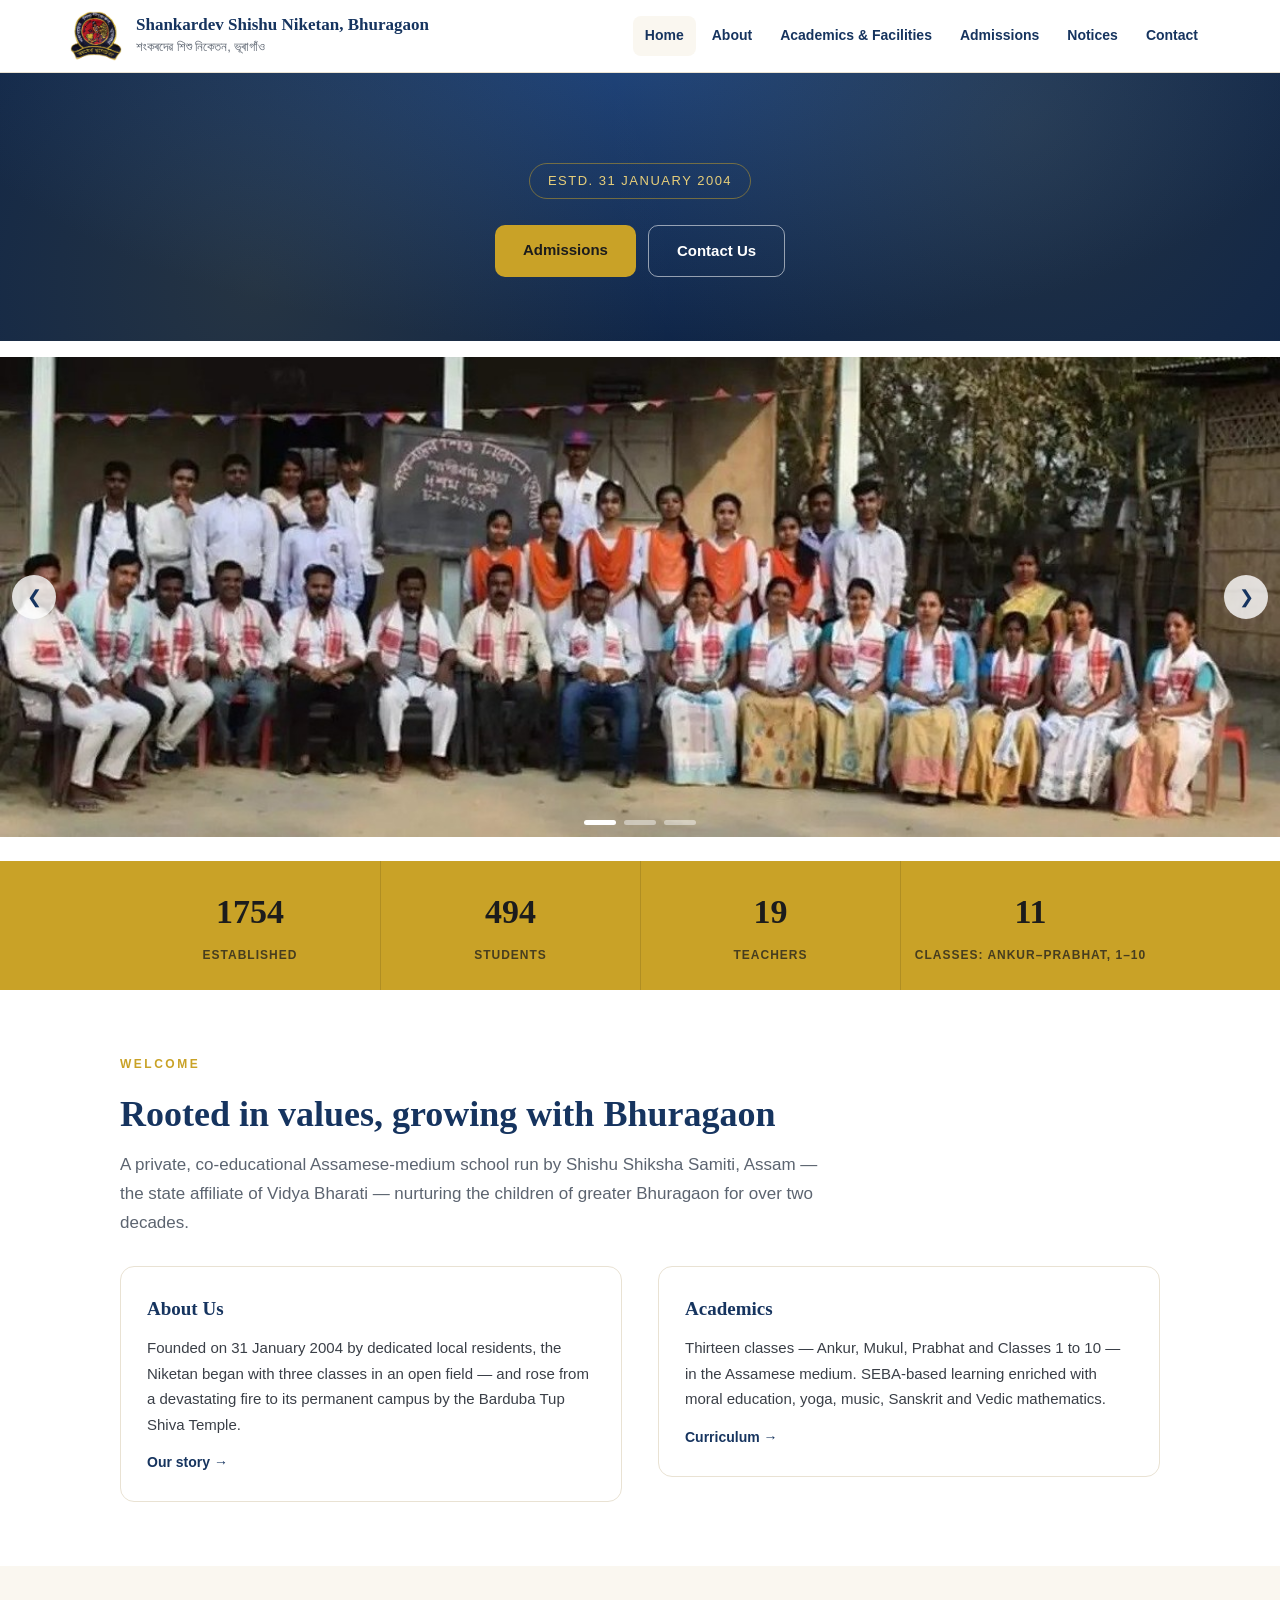
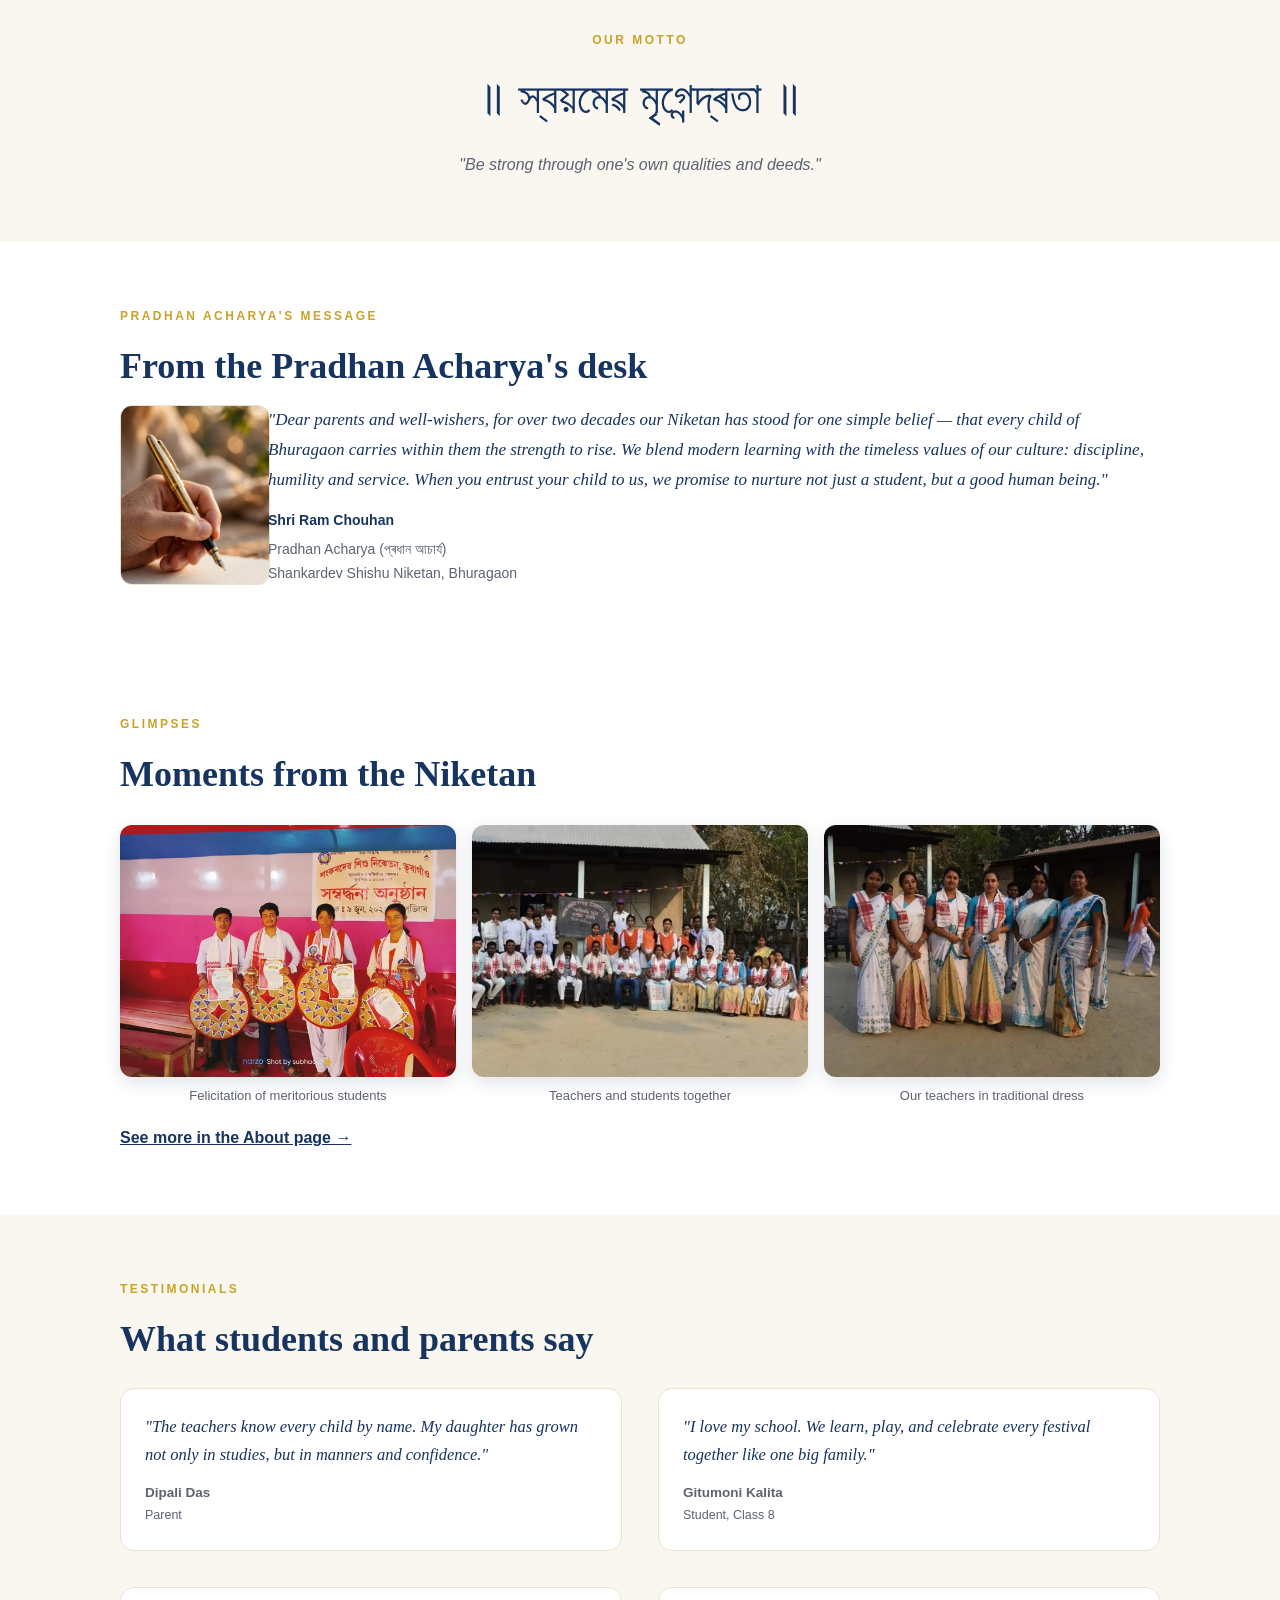
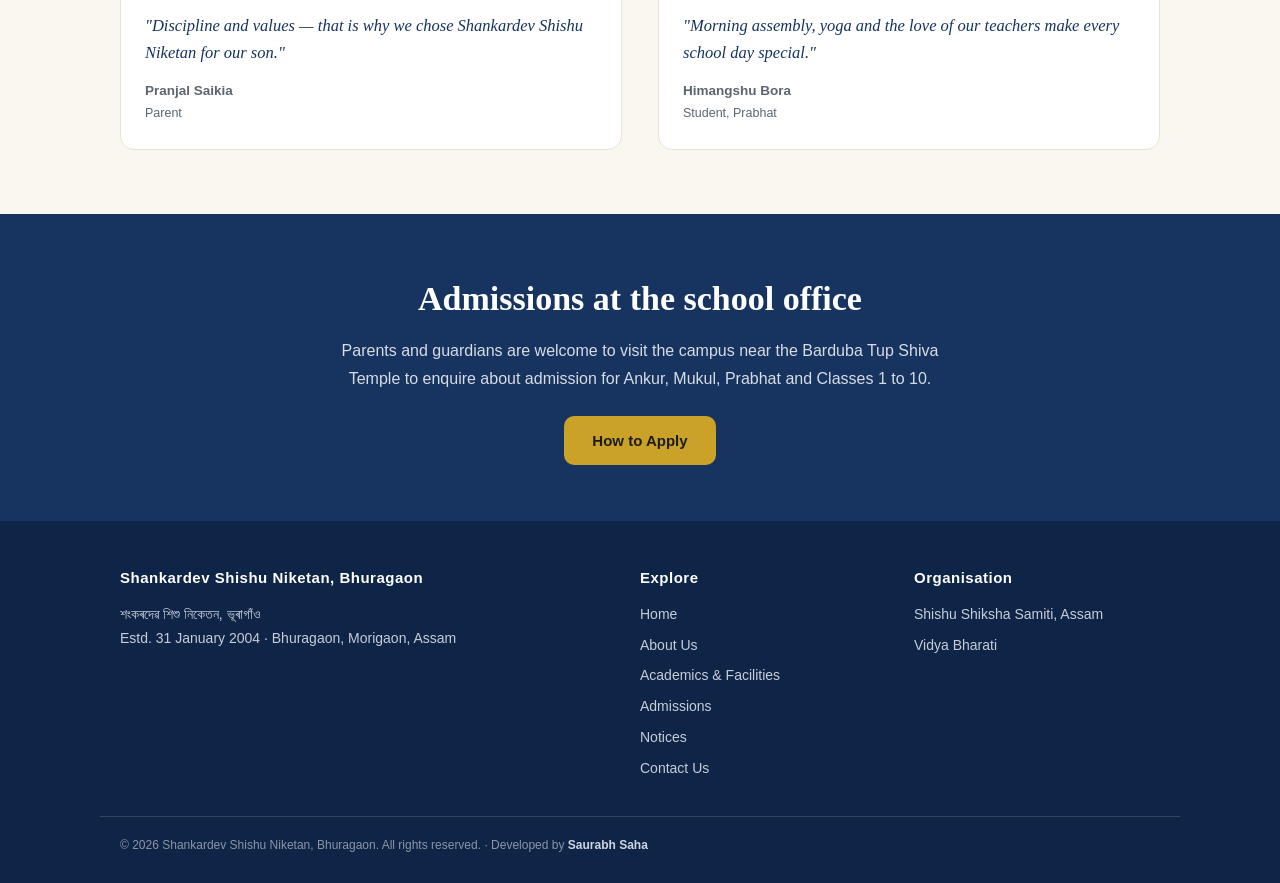
==== commit 5f30d442: "Move carousel below hero buttons, no gaps" ====
--- a/index.html
+++ b/index.html
@@ -34,6 +34,14 @@
   </div>
 </header>
 
+<div class="hero">
+  <div><span class="est">ESTD. 31 JANUARY 2004</span></div>
+  <div class="cta">
+    <a class="btn gold" href="admissions.html">Admissions</a>
+    <a class="btn ghost" href="contact.html">Contact Us</a>
+  </div>
+</div>
+
 <div class="mcarousel" id="homeCarousel">
   <div class="mc-slides">
     <div class="mc-slide active"><img src="images/gallery-4.jpg" alt="Teachers and students group photo" draggable="false"></div>
@@ -43,14 +51,6 @@
   <button class="mc-arrow mc-prev" aria-label="Previous photo">&#10094;</button>
   <button class="mc-arrow mc-next" aria-label="Next photo">&#10095;</button>
   <div class="mc-indicators"></div>
-</div>
-
-<div class="hero">
-  <div><span class="est">ESTD. 31 JANUARY 2004</span></div>
-  <div class="cta">
-    <a class="btn gold" href="admissions.html">Admissions</a>
-    <a class="btn ghost" href="contact.html">Contact Us</a>
-  </div>
 </div>
 
 <div class="stats">
--- a/styles.css
+++ b/styles.css
@@ -245,7 +245,7 @@
 .staff-list li{margin-bottom:10px;break-inside:avoid;}
 @media(max-width:560px){.staff-list{columns:1;}}
 
-.mcarousel{position:relative;overflow:hidden;background:#0f2547;touch-action:pan-y;}
+.mcarousel{position:relative;overflow:hidden;background:#0f2547;touch-action:pan-y;margin:16px 0 24px;}
 .mcarousel .mc-slides{position:relative;height:62.5vw;max-height:480px;}
 .mcarousel .mc-slide{position:absolute;inset:0;opacity:0;transition:opacity .7s ease;}
 .mcarousel .mc-slide.active{opacity:1;}
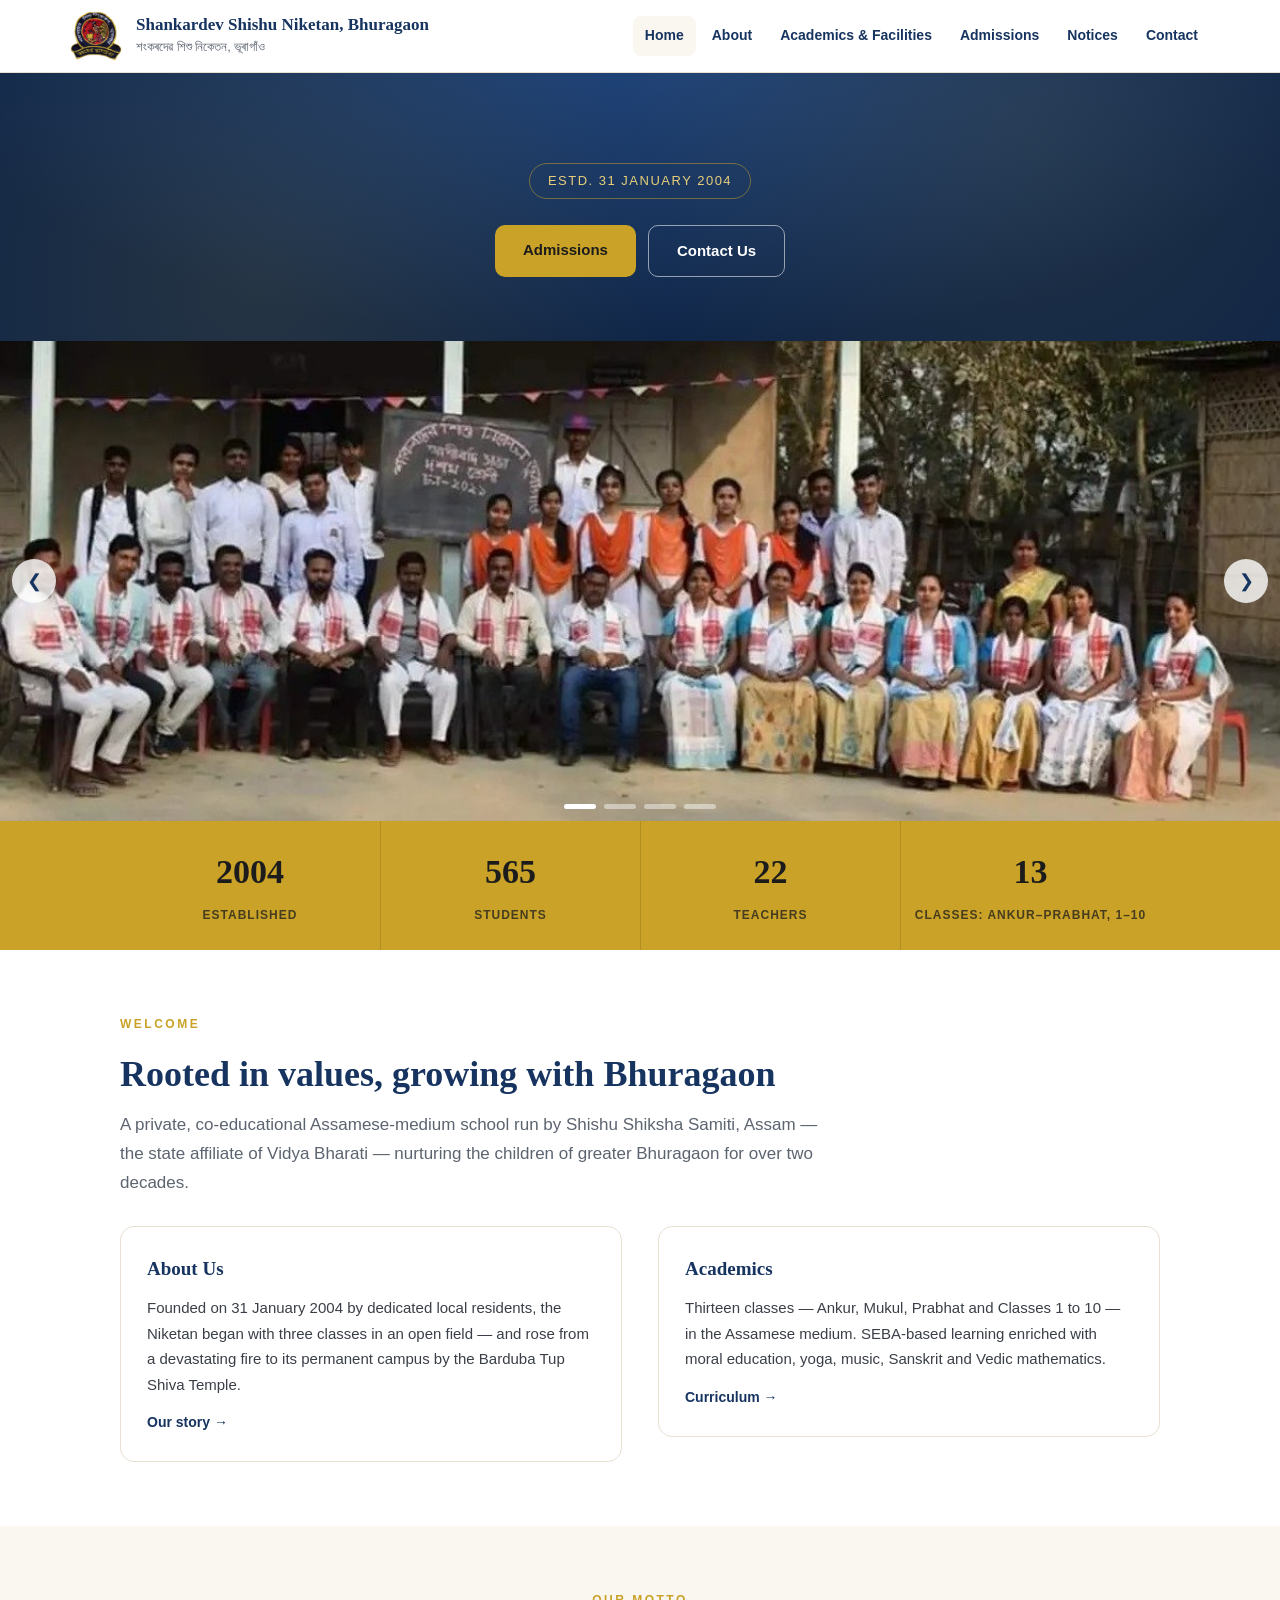
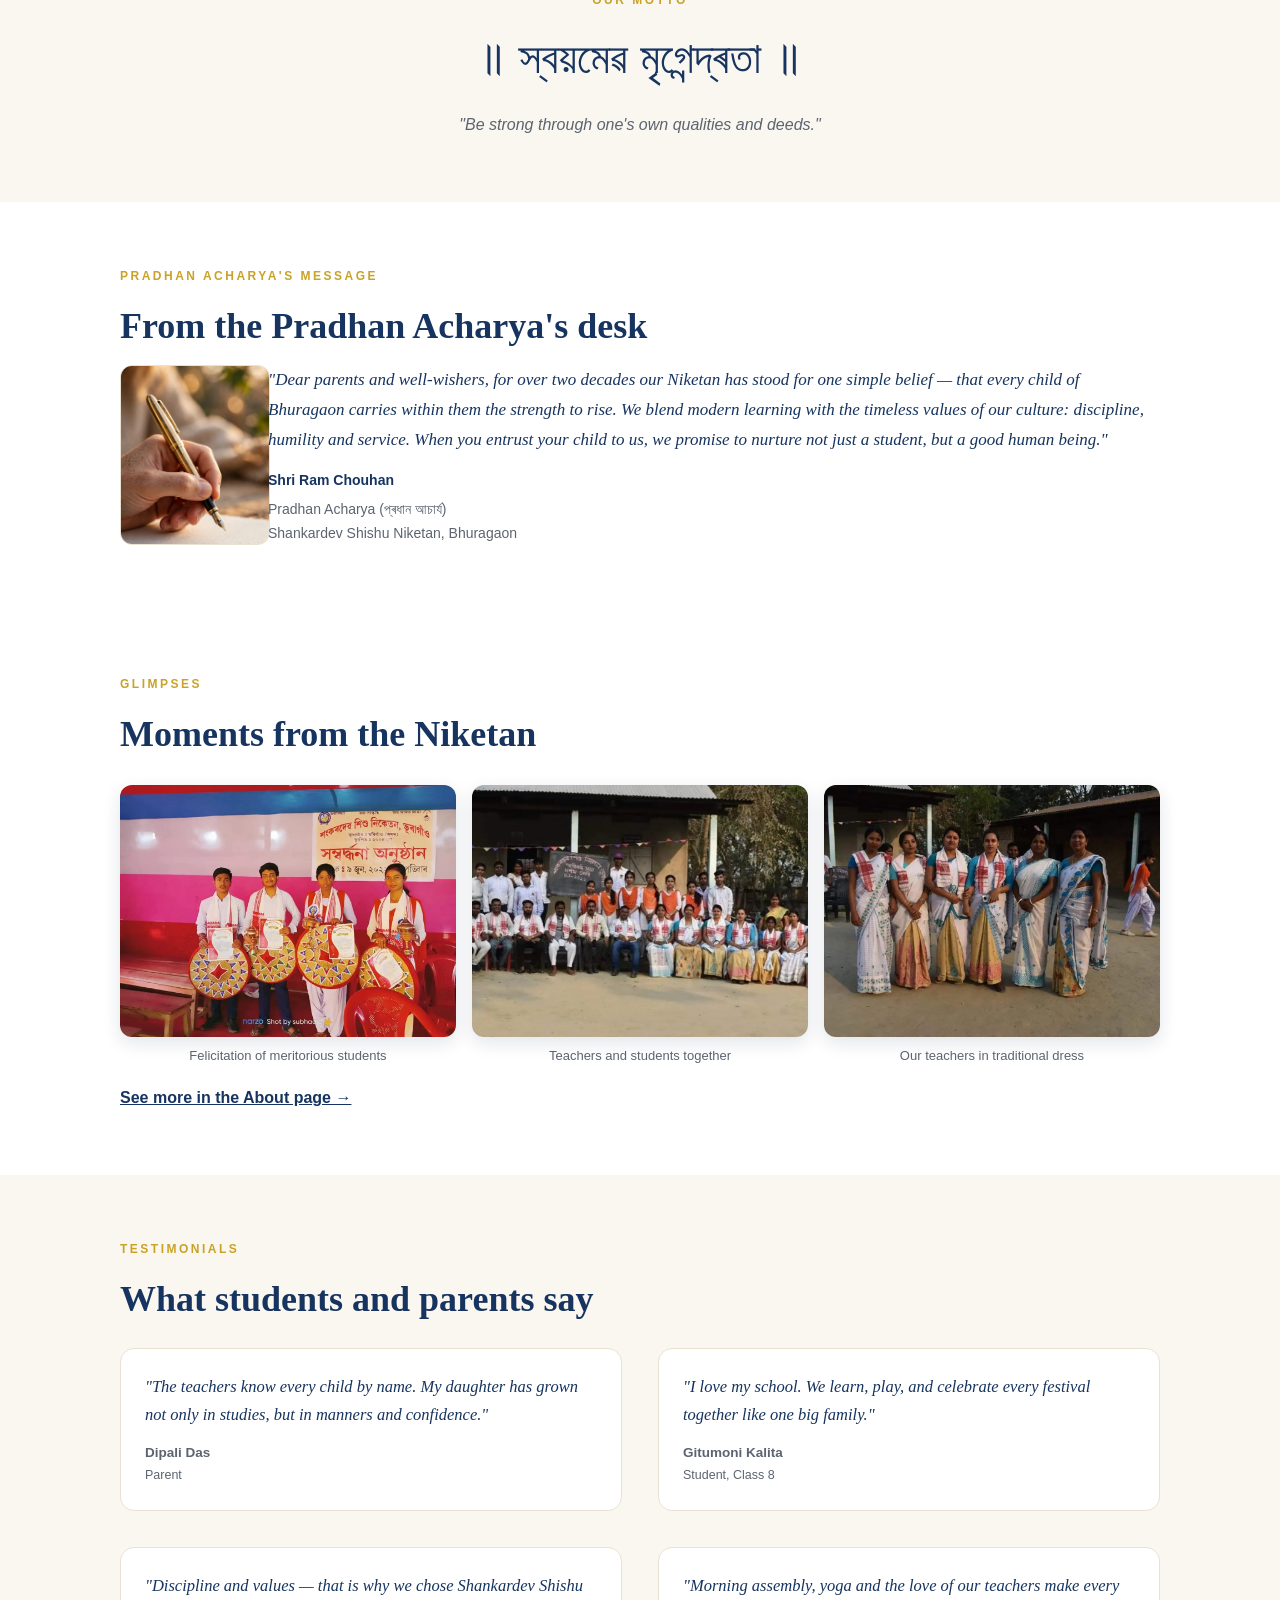
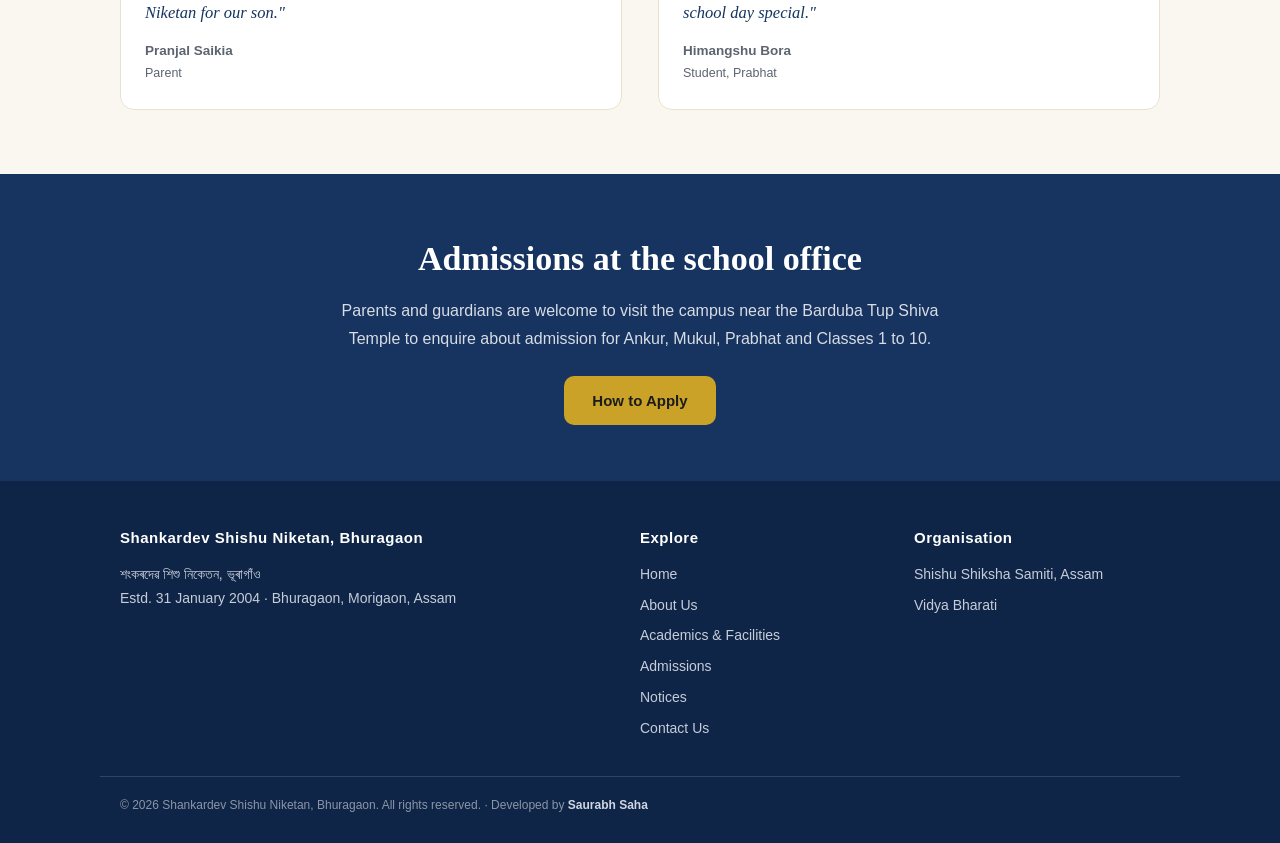
==== commit f43c1ccb: "Add 4th carousel slide" ====
--- a/index.html
+++ b/index.html
@@ -47,6 +47,7 @@
     <div class="mc-slide active"><img src="images/gallery-4.jpg" alt="Teachers and students group photo" draggable="false"></div>
     <div class="mc-slide"><img src="images/gallery-2.jpg" alt="Morning assembly around the flagpole" draggable="false"></div>
     <div class="mc-slide"><img src="images/gallery-8.jpg" alt="School staff and well-wishers" draggable="false"></div>
+    <div class="mc-slide"><img src="images/ssnb-img3.jpg" alt="Framed devotional artwork at the school" draggable="false"></div>
   </div>
   <button class="mc-arrow mc-prev" aria-label="Previous photo">&#10094;</button>
   <button class="mc-arrow mc-next" aria-label="Next photo">&#10095;</button>
--- a/styles.css
+++ b/styles.css
@@ -110,6 +110,12 @@
 .cols{display:grid;grid-template-columns:1fr 1fr;gap:36px;align-items:start;}
 @media(max-width:760px){.cols{grid-template-columns:1fr;}}
 .card{background:#fff;border:1px solid var(--line);border-radius:14px;padding:26px;}
+.ucard{text-align:left;font:inherit;color:inherit;cursor:pointer;width:100%;}
+.ucard:hover{border-color:var(--gold);}
+.ucard h3{margin-top:0;}
+.ulink{display:inline-block;margin-top:12px;font-weight:700;font-size:14px;color:var(--navy);}
+.umodal-img{display:block;width:100%;max-height:62vh;object-fit:contain;background:var(--cream);}
+.umodal-desc{margin:0;padding:16px 20px 20px;font-size:14px;color:var(--muted);line-height:1.65;}
 
 /* media subsection */
 .media-grid{display:grid;grid-template-columns:repeat(auto-fit,minmax(280px,1fr));gap:24px;margin-top:22px;}
@@ -245,8 +251,8 @@
 .staff-list li{margin-bottom:10px;break-inside:avoid;}
 @media(max-width:560px){.staff-list{columns:1;}}
 
-.mcarousel{position:relative;overflow:hidden;background:#0f2547;touch-action:pan-y;margin:16px 0 24px;}
-.mcarousel .mc-slides{position:relative;height:62.5vw;max-height:480px;}
+.mcarousel{position:relative;overflow:hidden;background:#0f2547;touch-action:pan-y;margin:0;}
+.mcarousel .mc-slides{position:relative;height:56.25vw;max-height:480px;}
 .mcarousel .mc-slide{position:absolute;inset:0;opacity:0;transition:opacity .7s ease;}
 .mcarousel .mc-slide.active{opacity:1;}
 .mcarousel .mc-slide img{width:100%;height:100%;object-fit:cover;display:block;user-select:none;-webkit-user-select:none;}
@@ -257,5 +263,5 @@
 .mcarousel .mc-indicators{position:absolute;bottom:12px;left:0;right:0;display:flex;justify-content:center;gap:8px;}
 .mcarousel .mc-ind{width:32px;height:5px;border:none;border-radius:3px;background:rgba(255,255,255,.45);cursor:pointer;padding:0;-webkit-tap-highlight-color:transparent;}
 .mcarousel .mc-ind.active{background:#fff;}
-@media(max-width:640px){.mcarousel .mc-slides{height:75vw;max-height:none;}}
+@media(max-width:640px){.mcarousel .mc-slides{height:56.25vw;max-height:none;}}
 @media(max-width:640px){.glimpses{grid-template-columns:1fr;}}
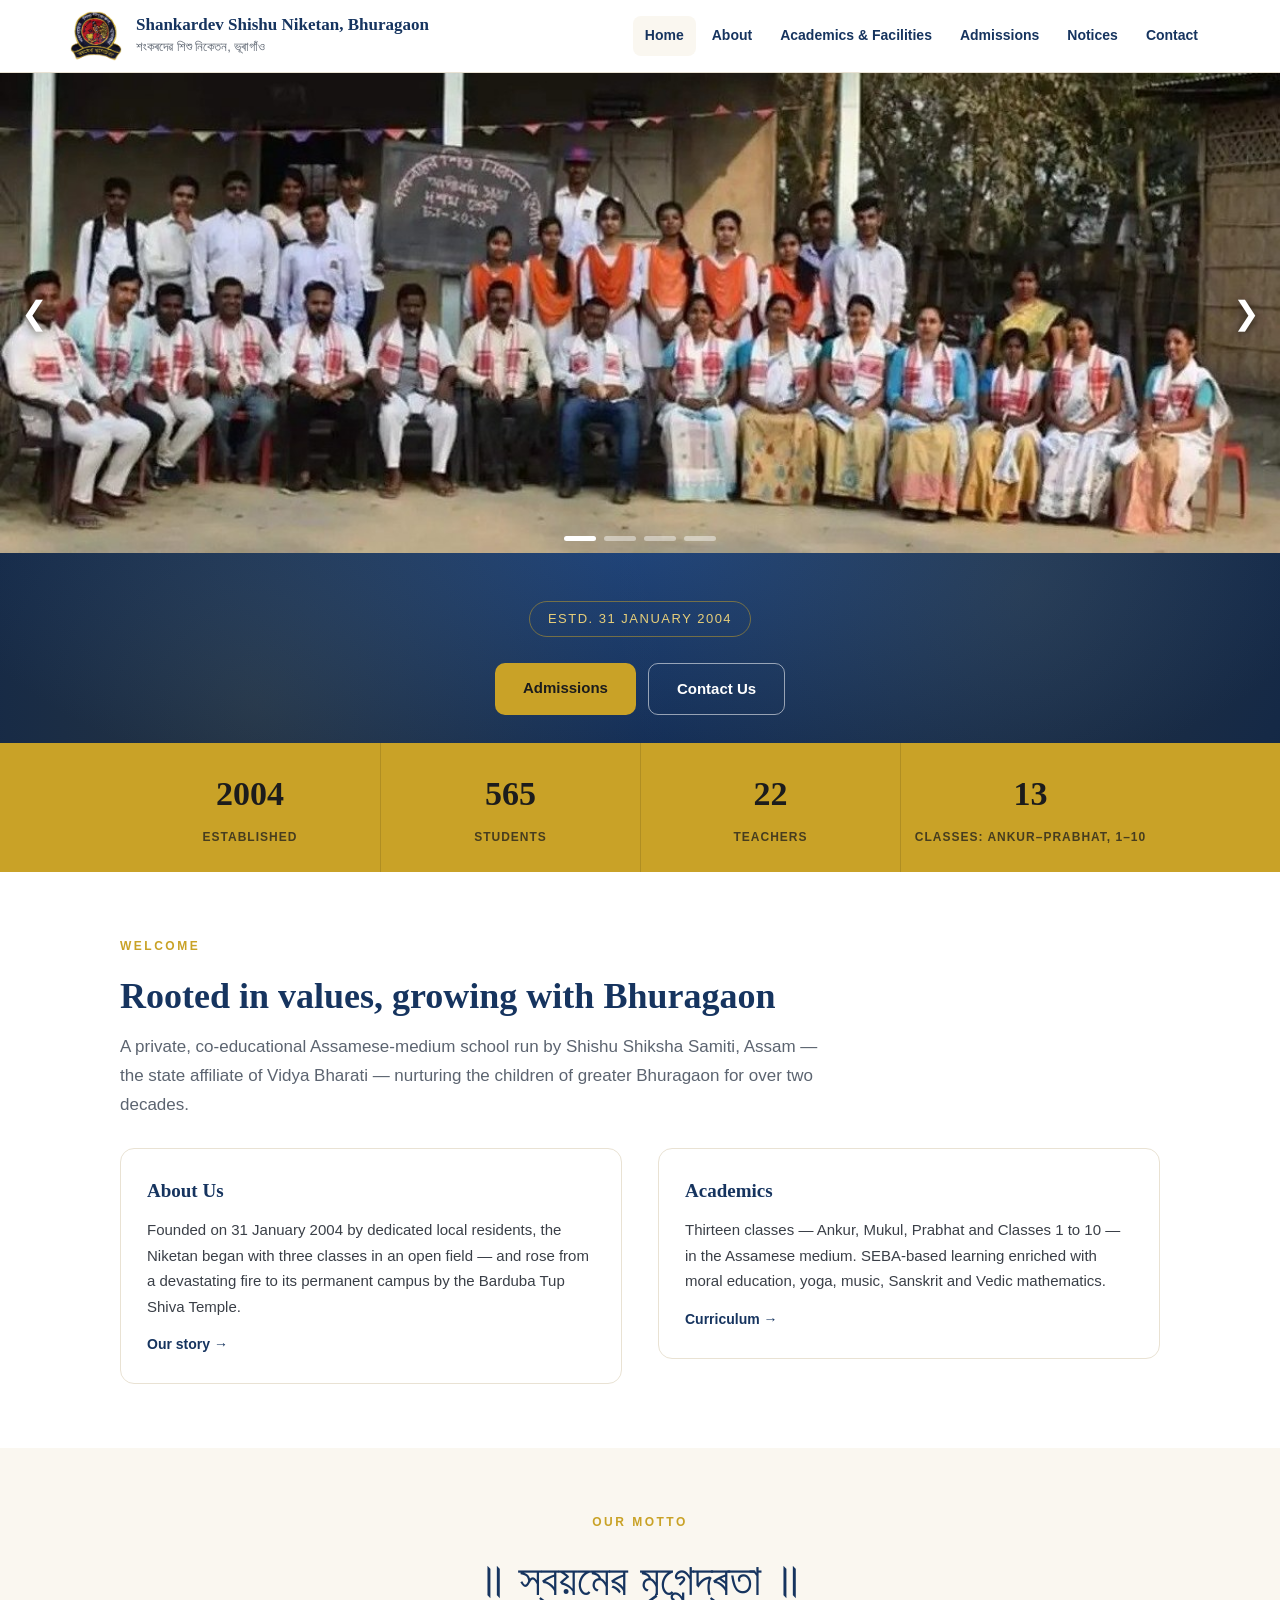
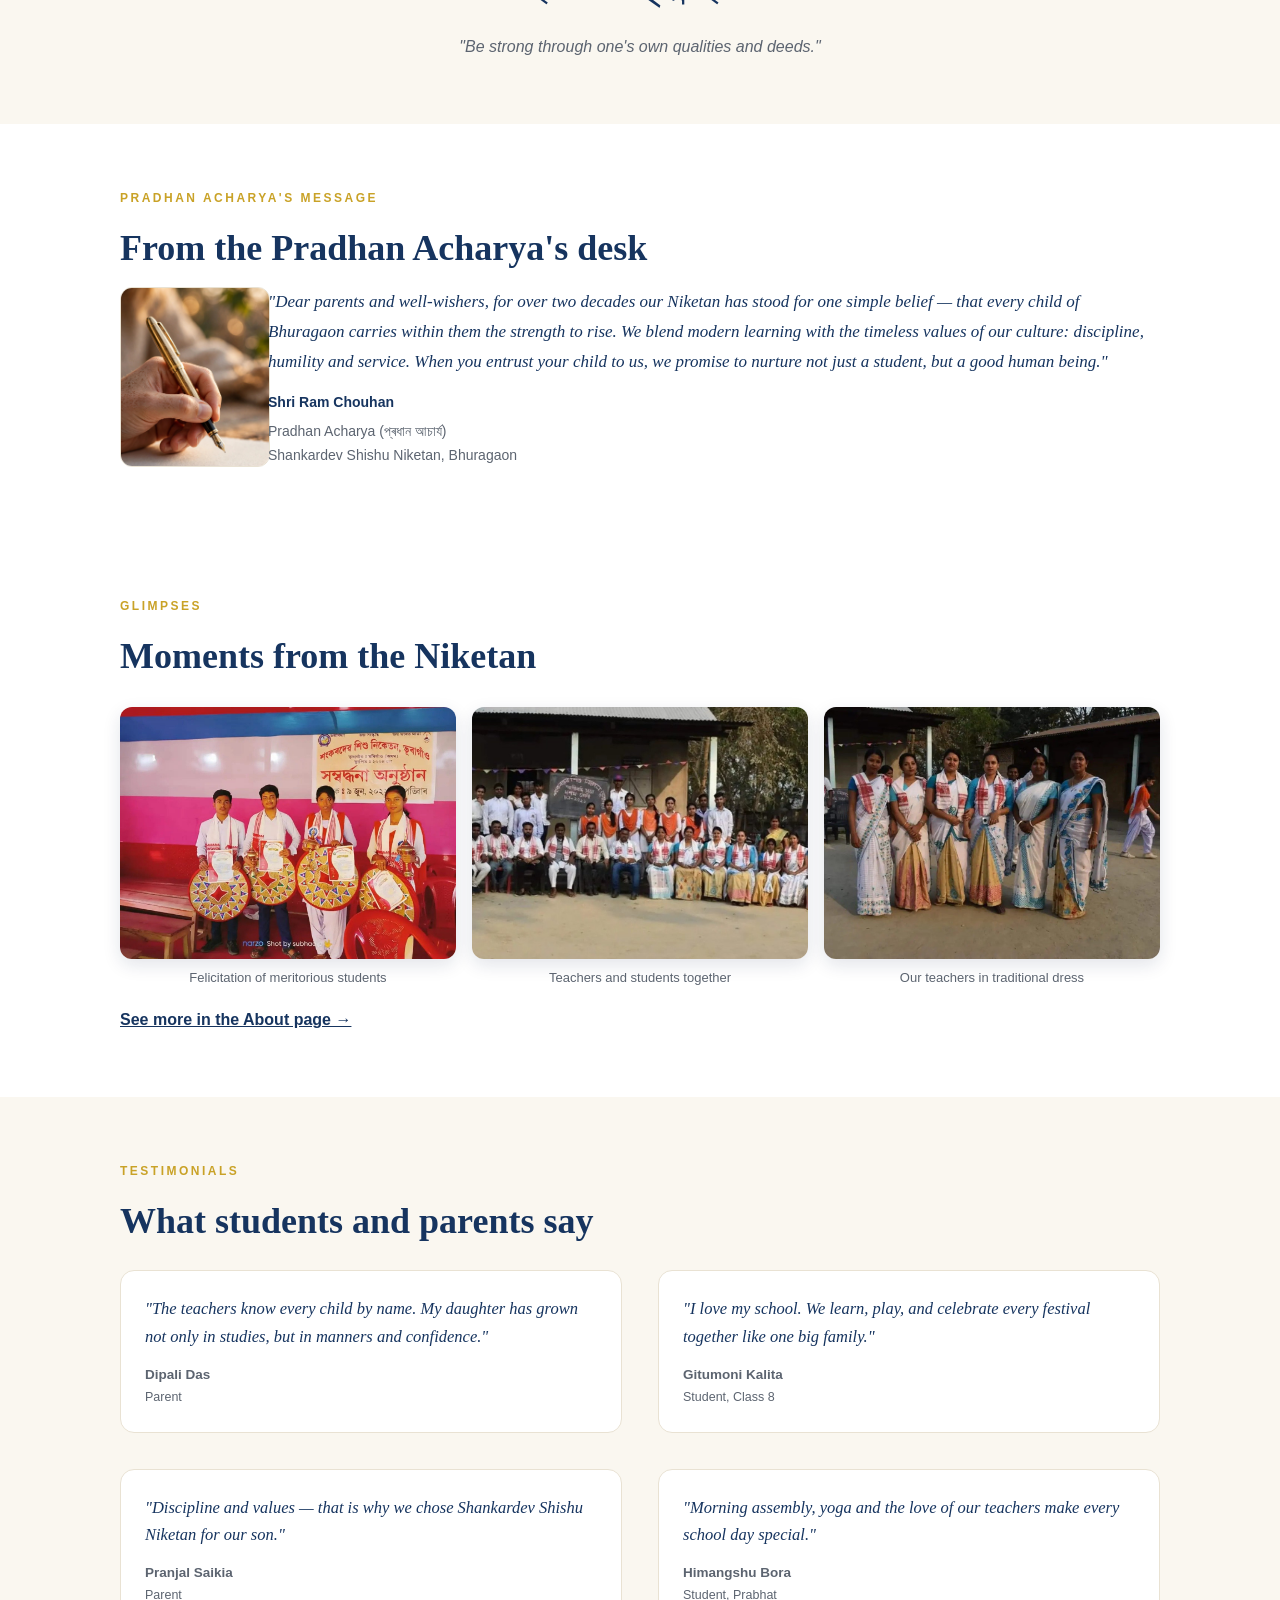
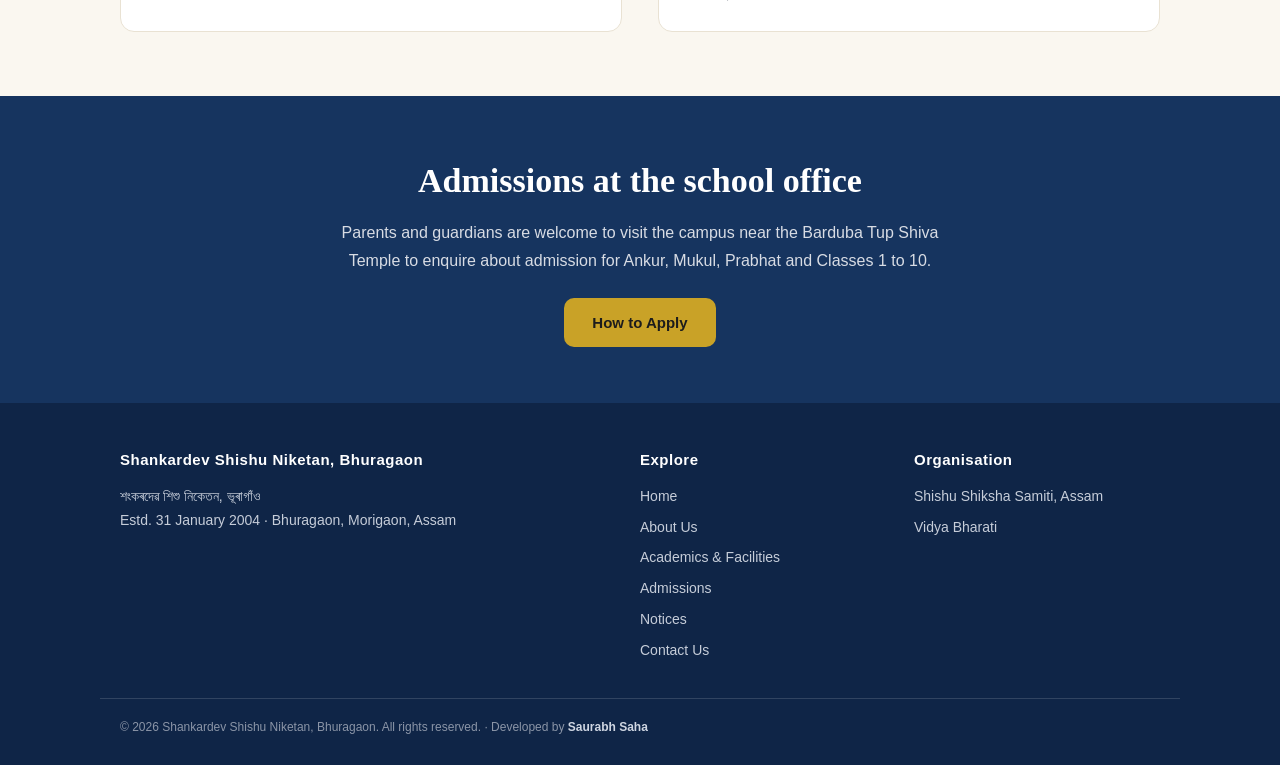
==== commit 459c8409: "Move hero buttons below carousel image" ====
--- a/index.html
+++ b/index.html
@@ -34,14 +34,6 @@
   </div>
 </header>
 
-<div class="hero">
-  <div><span class="est">ESTD. 31 JANUARY 2004</span></div>
-  <div class="cta">
-    <a class="btn gold" href="admissions.html">Admissions</a>
-    <a class="btn ghost" href="contact.html">Contact Us</a>
-  </div>
-</div>
-
 <div class="mcarousel" id="homeCarousel">
   <div class="mc-slides">
     <div class="mc-slide active"><img src="images/gallery-4.jpg" alt="Teachers and students group photo" draggable="false"></div>
@@ -52,6 +44,14 @@
   <button class="mc-arrow mc-prev" aria-label="Previous photo">&#10094;</button>
   <button class="mc-arrow mc-next" aria-label="Next photo">&#10095;</button>
   <div class="mc-indicators"></div>
+</div>
+
+<div class="hero">
+  <div><span class="est">ESTD. 31 JANUARY 2004</span></div>
+  <div class="cta">
+    <a class="btn gold" href="admissions.html">Admissions</a>
+    <a class="btn ghost" href="contact.html">Contact Us</a>
+  </div>
 </div>
 
 <div class="stats">
--- a/styles.css
+++ b/styles.css
@@ -69,7 +69,7 @@
 }
 
 /* hero (home) */
-.hero{background:radial-gradient(1200px 500px at 50% -10%,#20457c 0%,var(--navy-dark) 60%);color:#fff;text-align:center;padding:72px 20px 64px;position:relative;overflow:hidden;}
+.hero{background:radial-gradient(1200px 500px at 50% -10%,#20457c 0%,var(--navy-dark) 60%);color:#fff;text-align:center;padding:30px 20px 28px;position:relative;overflow:hidden;}
 .hero::before{content:"";position:absolute;inset:0;background:radial-gradient(circle at 20% 80%,rgba(201,162,39,.12),transparent 40%),radial-gradient(circle at 80% 20%,rgba(201,162,39,.10),transparent 40%);}
 .hero img{width:110px;height:110px;object-fit:contain;position:relative;}
 .hero .as{font-size:20px;color:var(--gold-light);margin-top:18px;position:relative;}
@@ -110,12 +110,13 @@
 .cols{display:grid;grid-template-columns:1fr 1fr;gap:36px;align-items:start;}
 @media(max-width:760px){.cols{grid-template-columns:1fr;}}
 .card{background:#fff;border:1px solid var(--line);border-radius:14px;padding:26px;}
-.ucard{text-align:left;font:inherit;color:inherit;cursor:pointer;width:100%;}
-.ucard:hover{border-color:var(--gold);}
-.ucard h3{margin-top:0;}
-.ulink{display:inline-block;margin-top:12px;font-weight:700;font-size:14px;color:var(--navy);}
-.umodal-img{display:block;width:100%;max-height:62vh;object-fit:contain;background:var(--cream);}
-.umodal-desc{margin:0;padding:16px 20px 20px;font-size:14px;color:var(--muted);line-height:1.65;}
+.ucard{cursor:pointer;}
+.umodal-img{display:block;width:100%;height:auto;}
+.uimg-wrap{position:relative;overflow-y:auto;flex:1 1 auto;min-height:0;}
+.uhotspot{position:absolute;background:transparent;border:none;cursor:pointer;padding:0;-webkit-tap-highlight-color:transparent;}
+.uhotspot.hidden{display:none;}
+#hsPants{left:27%;top:39%;width:46%;height:25%;}
+#hsShoes{left:27%;top:86%;width:46%;height:13%;}
 
 /* media subsection */
 .media-grid{display:grid;grid-template-columns:repeat(auto-fit,minmax(280px,1fr));gap:24px;margin-top:22px;}
@@ -256,8 +257,8 @@
 .mcarousel .mc-slide{position:absolute;inset:0;opacity:0;transition:opacity .7s ease;}
 .mcarousel .mc-slide.active{opacity:1;}
 .mcarousel .mc-slide img{width:100%;height:100%;object-fit:cover;display:block;user-select:none;-webkit-user-select:none;}
-.mcarousel .mc-arrow{position:absolute;top:50%;transform:translateY(-50%);width:44px;height:44px;border:none;border-radius:50%;background:rgba(255,255,255,.8);color:var(--navy);font-size:18px;cursor:pointer;display:flex;align-items:center;justify-content:center;-webkit-tap-highlight-color:transparent;}
-.mcarousel .mc-arrow:active{background:#fff;}
+.mcarousel .mc-arrow{position:absolute;top:50%;transform:translateY(-50%);width:44px;height:60px;border:none;background:transparent;color:#fff;font-size:32px;font-weight:300;cursor:pointer;display:flex;align-items:center;justify-content:center;text-shadow:0 2px 10px rgba(0,0,0,.65);-webkit-tap-highlight-color:transparent;padding:0;}
+.mcarousel .mc-arrow:active{opacity:.65;}
 .mcarousel .mc-prev{left:12px;}
 .mcarousel .mc-next{right:12px;}
 .mcarousel .mc-indicators{position:absolute;bottom:12px;left:0;right:0;display:flex;justify-content:center;gap:8px;}
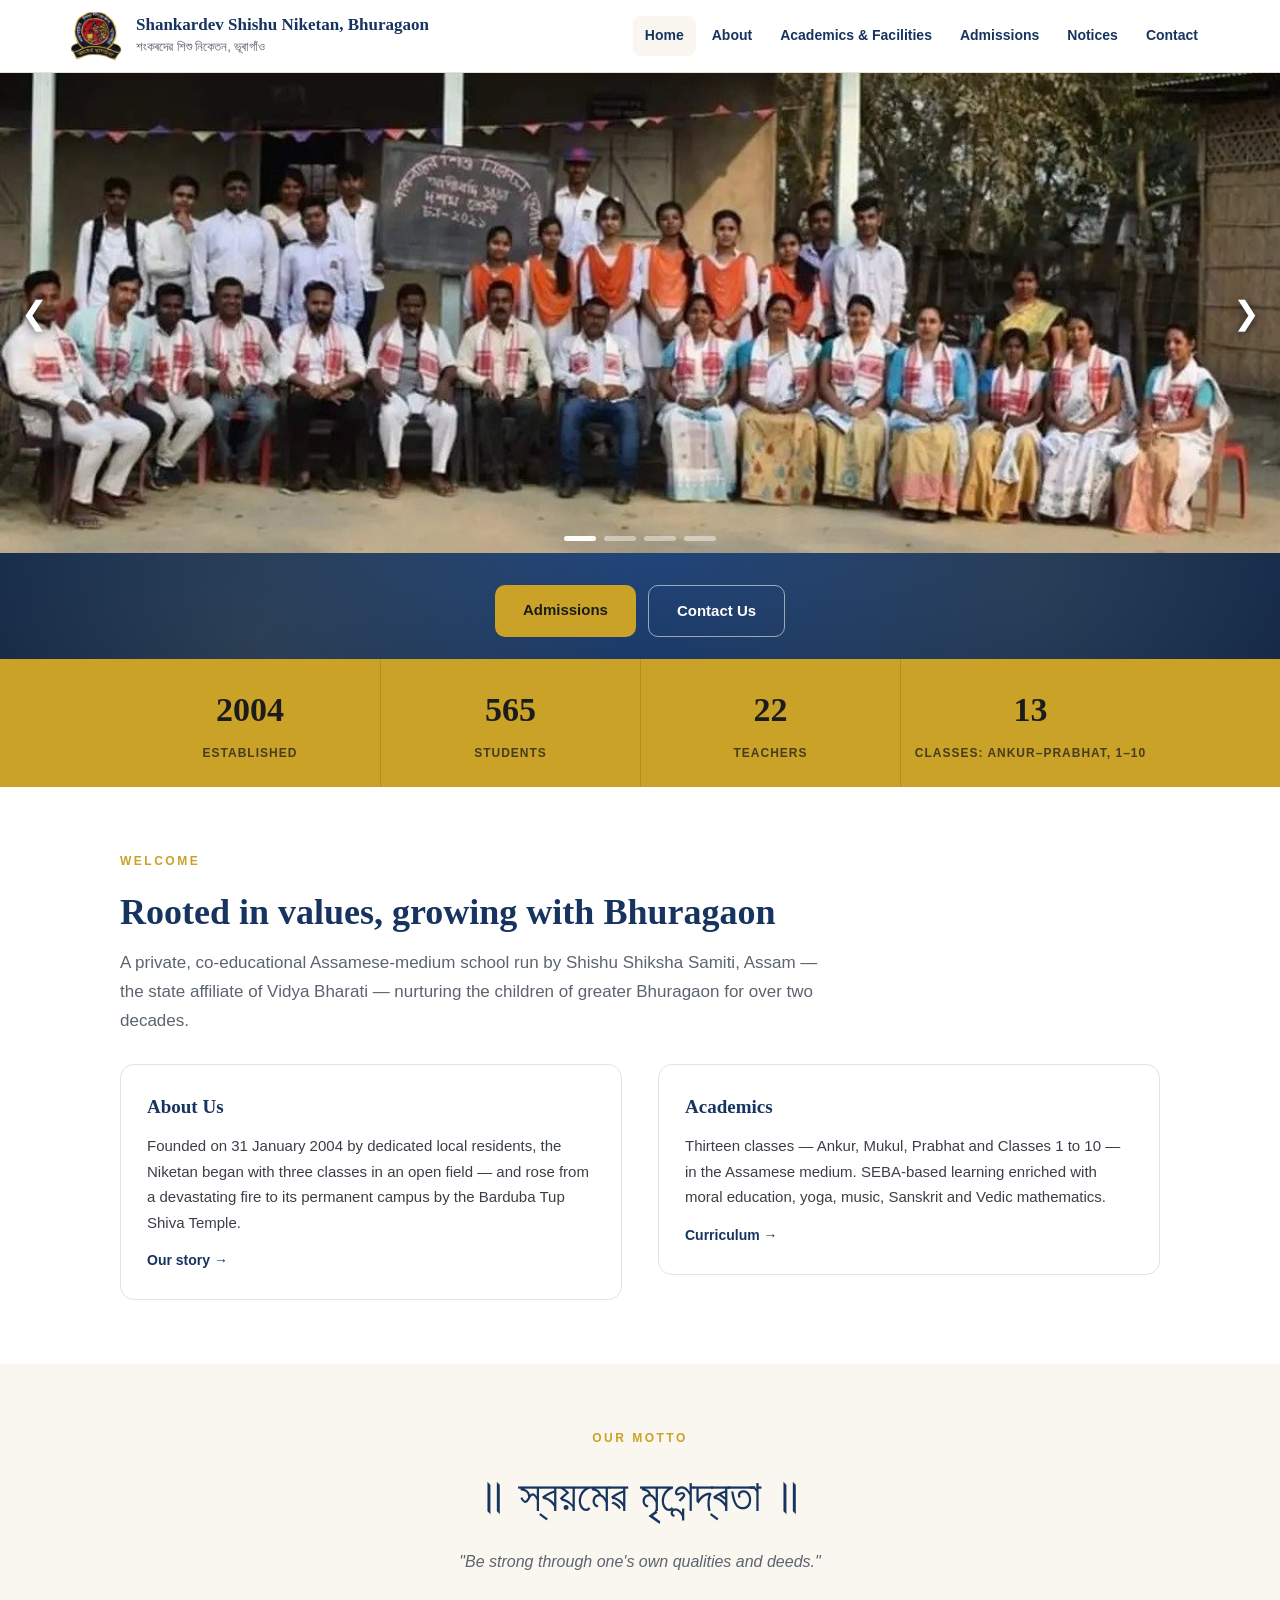
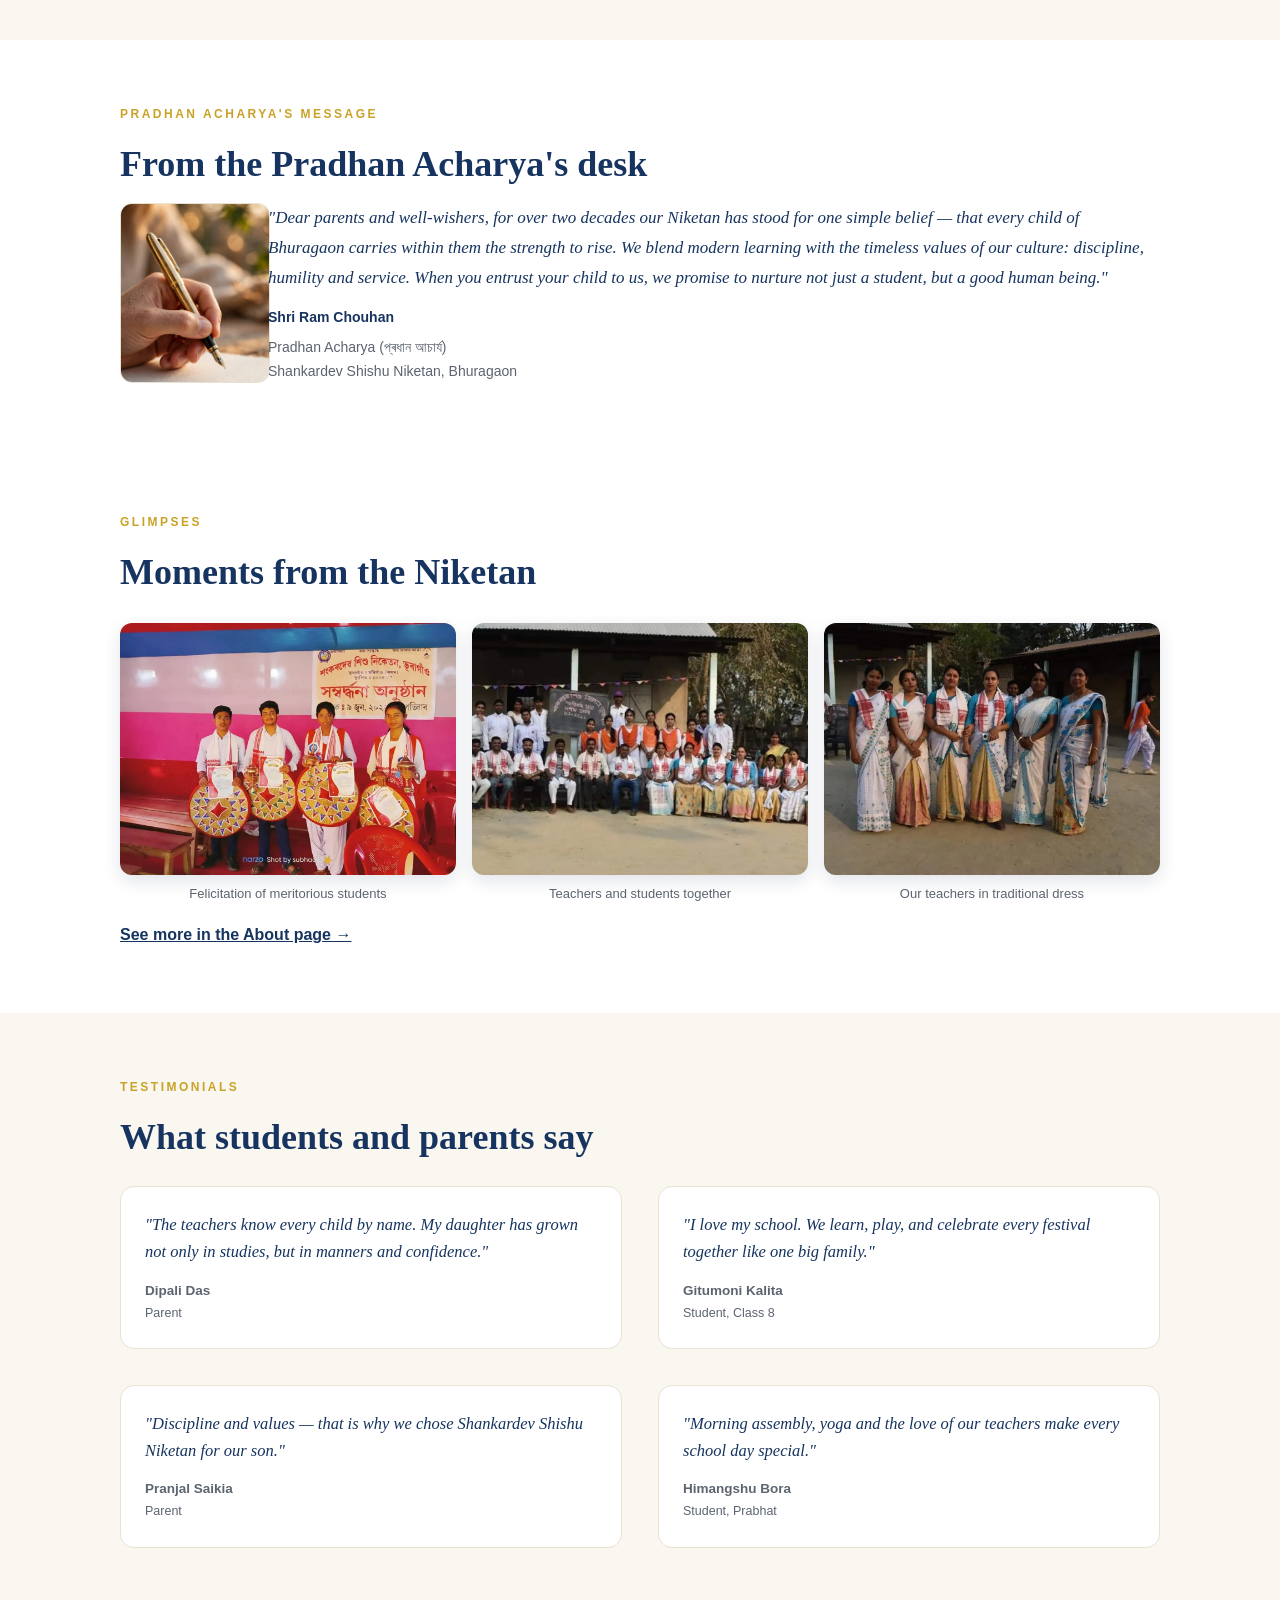
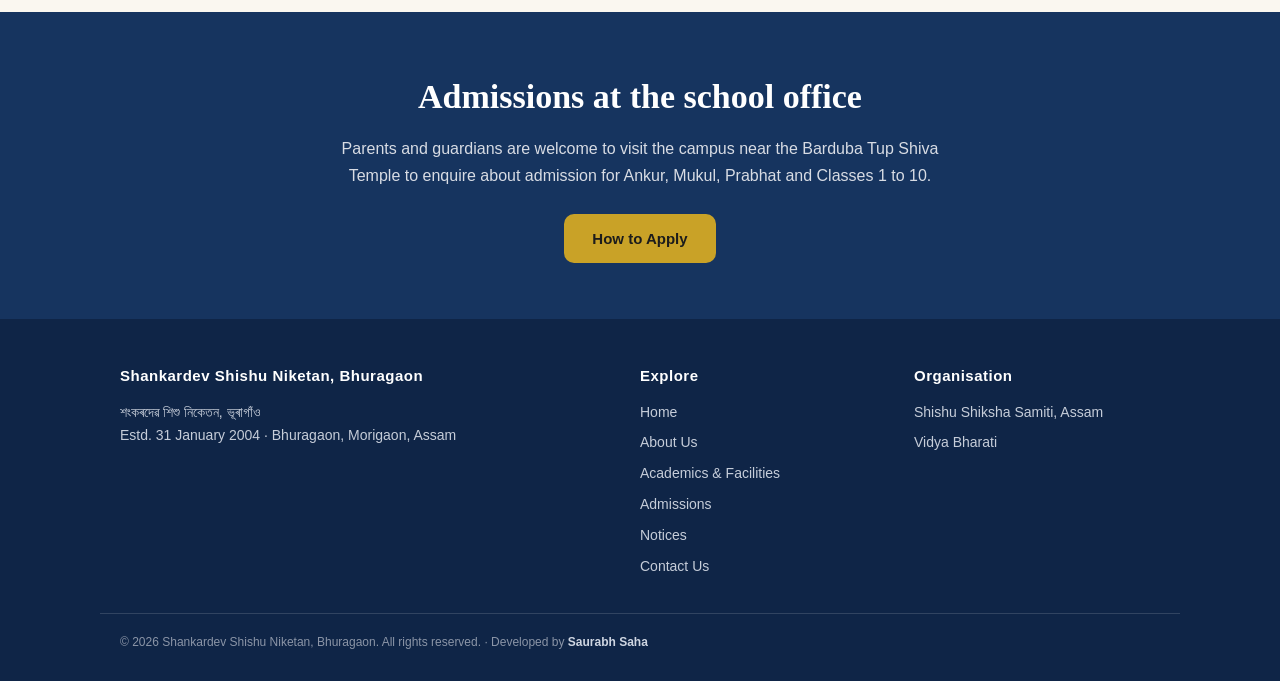
==== commit 772452f9: "Remove ESTD badge from home hero" ====
--- a/index.html
+++ b/index.html
@@ -47,7 +47,6 @@
 </div>
 
 <div class="hero">
-  <div><span class="est">ESTD. 31 JANUARY 2004</span></div>
   <div class="cta">
     <a class="btn gold" href="admissions.html">Admissions</a>
     <a class="btn ghost" href="contact.html">Contact Us</a>
--- a/styles.css
+++ b/styles.css
@@ -69,7 +69,9 @@
 }
 
 /* hero (home) */
-.hero{background:radial-gradient(1200px 500px at 50% -10%,#20457c 0%,var(--navy-dark) 60%);color:#fff;text-align:center;padding:30px 20px 28px;position:relative;overflow:hidden;}
+.hero{background:radial-gradient(1200px 500px at 50% -10%,#20457c 0%,var(--navy-dark) 60%);color:#fff;text-align:center;padding:16px 20px 22px;position:relative;overflow:hidden;}
+.hero .est{margin-top:0;}
+.hero .cta{margin-top:16px;}
 .hero::before{content:"";position:absolute;inset:0;background:radial-gradient(circle at 20% 80%,rgba(201,162,39,.12),transparent 40%),radial-gradient(circle at 80% 20%,rgba(201,162,39,.10),transparent 40%);}
 .hero img{width:110px;height:110px;object-fit:contain;position:relative;}
 .hero .as{font-size:20px;color:var(--gold-light);margin-top:18px;position:relative;}
@@ -113,10 +115,10 @@
 .ucard{cursor:pointer;}
 .umodal-img{display:block;width:100%;height:auto;}
 .uimg-wrap{position:relative;overflow-y:auto;flex:1 1 auto;min-height:0;}
-.uhotspot{position:absolute;background:transparent;border:none;cursor:pointer;padding:0;-webkit-tap-highlight-color:transparent;}
-.uhotspot.hidden{display:none;}
-#hsPants{left:27%;top:39%;width:46%;height:25%;}
-#hsShoes{left:27%;top:86%;width:46%;height:13%;}
+.uboys{display:flex;flex-direction:column;align-items:center;background:var(--cream);padding:10px 0 26px;}
+.uelem{width:min(62%,280px);height:auto;display:block;}
+.uelem-btn{background:transparent;border:none;padding:0;margin:0;cursor:pointer;width:min(62%,280px);-webkit-tap-highlight-color:transparent;}
+.uelem-btn img{width:100%;height:auto;display:block;}
 
 /* media subsection */
 .media-grid{display:grid;grid-template-columns:repeat(auto-fit,minmax(280px,1fr));gap:24px;margin-top:22px;}
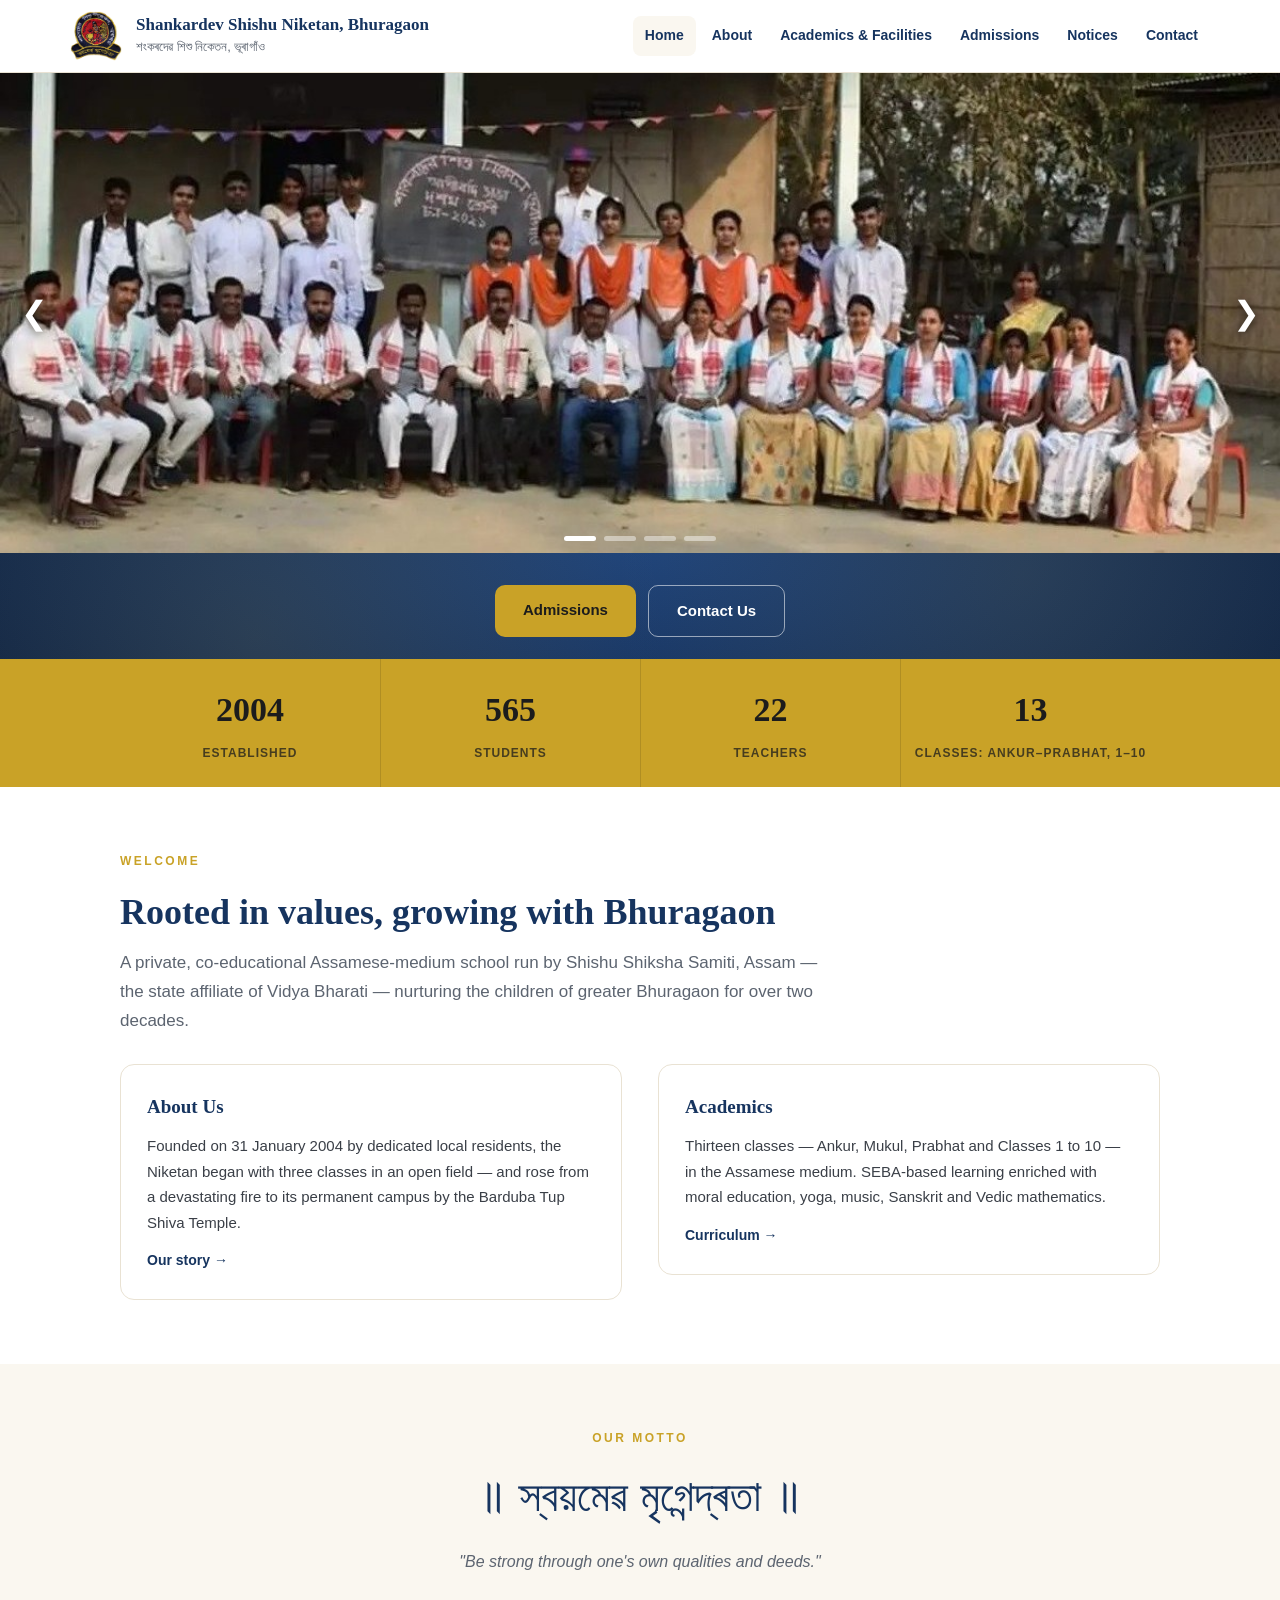
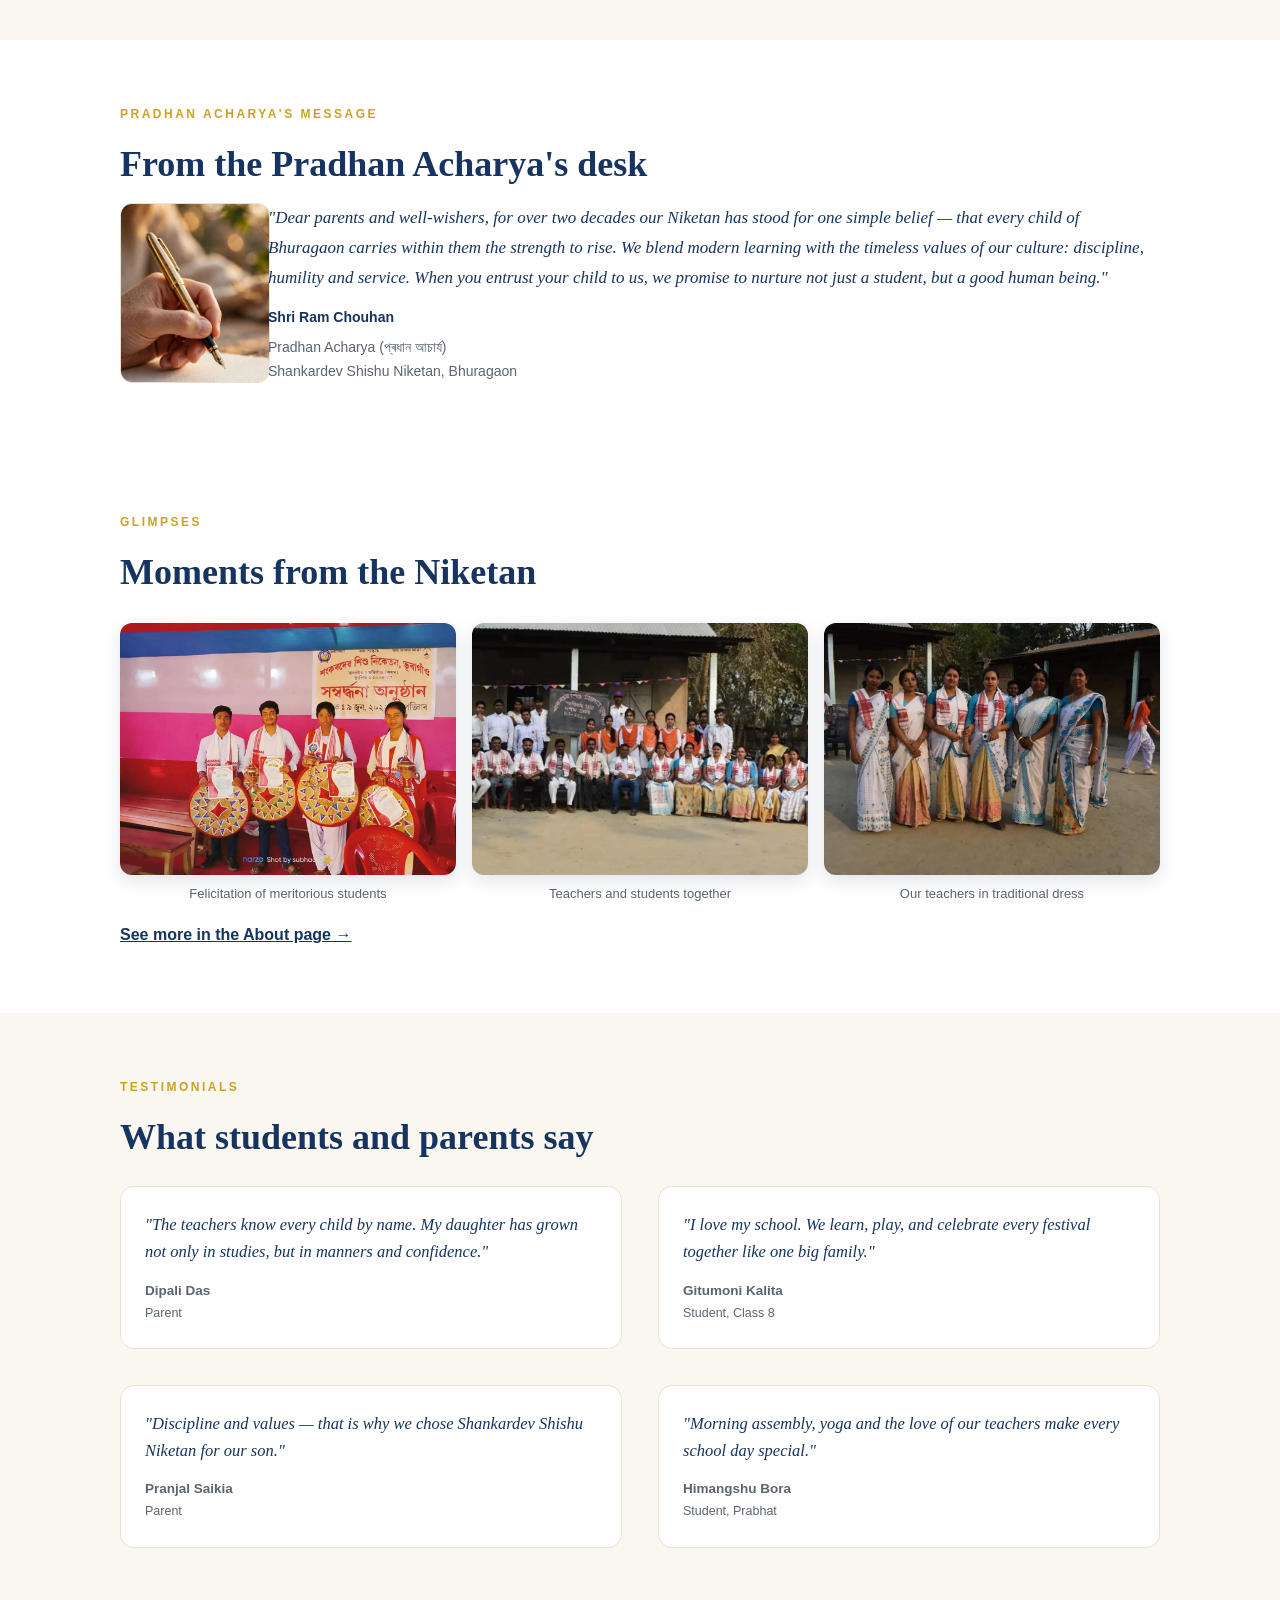
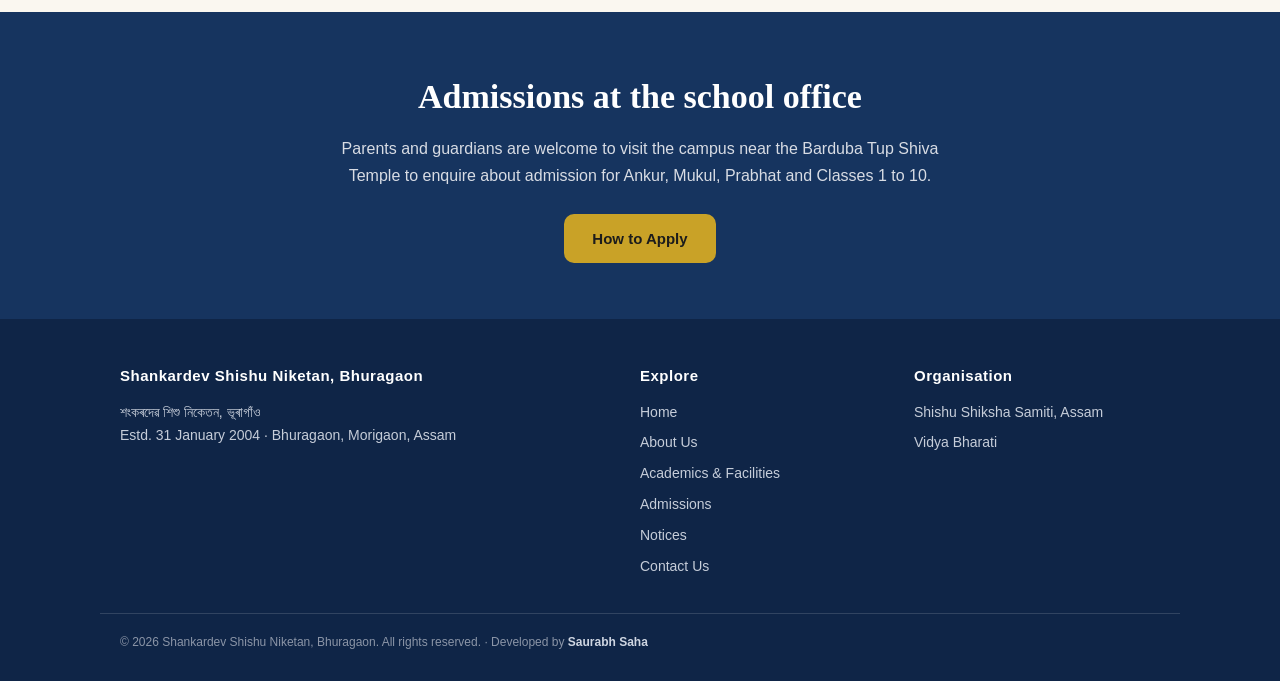
==== commit 823145d9: "Remove Elfsight chatbot" ====
--- a/styles.css
+++ b/styles.css
@@ -112,13 +112,6 @@
 .cols{display:grid;grid-template-columns:1fr 1fr;gap:36px;align-items:start;}
 @media(max-width:760px){.cols{grid-template-columns:1fr;}}
 .card{background:#fff;border:1px solid var(--line);border-radius:14px;padding:26px;}
-.ucard{cursor:pointer;}
-.umodal-img{display:block;width:100%;height:auto;}
-.uimg-wrap{position:relative;overflow-y:auto;flex:1 1 auto;min-height:0;}
-.uboys{display:flex;flex-direction:column;align-items:center;background:var(--cream);padding:10px 0 26px;}
-.uelem{width:min(62%,280px);height:auto;display:block;}
-.uelem-btn{background:transparent;border:none;padding:0;margin:0;cursor:pointer;width:min(62%,280px);-webkit-tap-highlight-color:transparent;}
-.uelem-btn img{width:100%;height:auto;display:block;}
 
 /* media subsection */
 .media-grid{display:grid;grid-template-columns:repeat(auto-fit,minmax(280px,1fr));gap:24px;margin-top:22px;}
